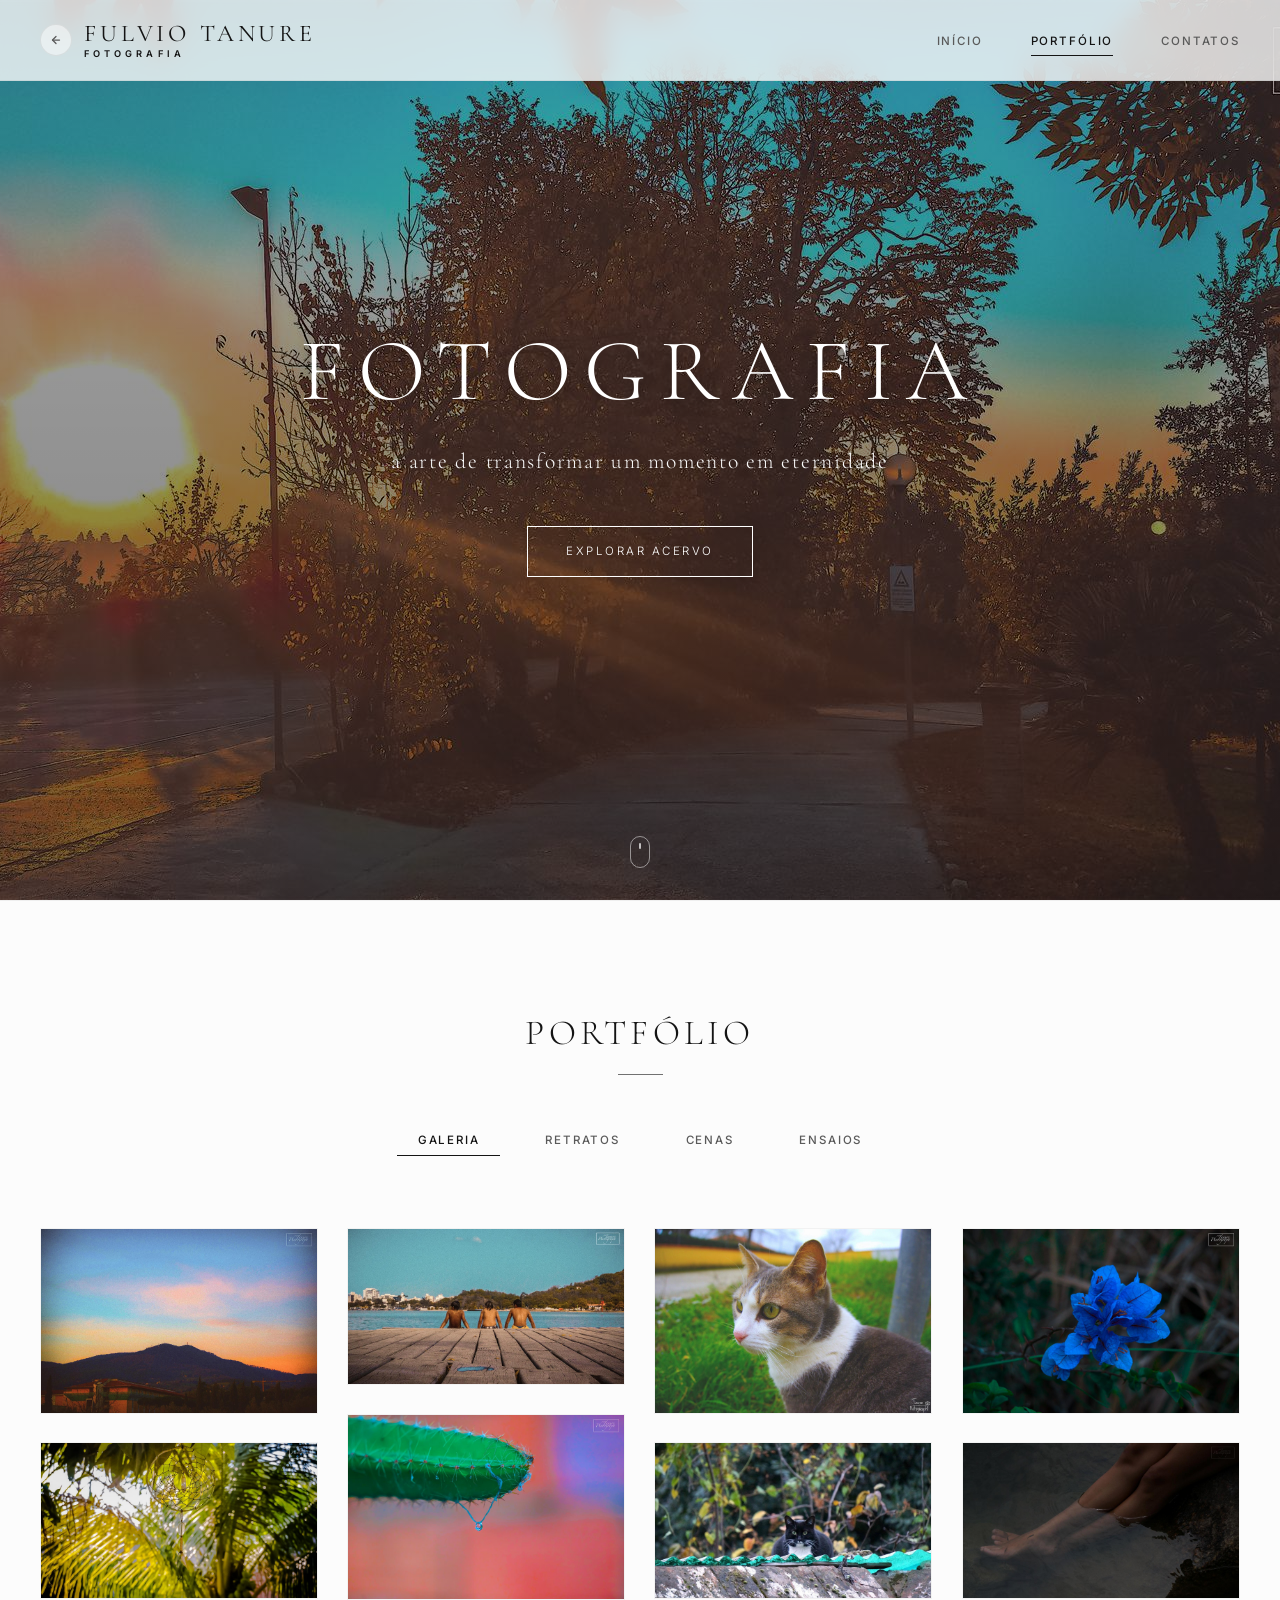
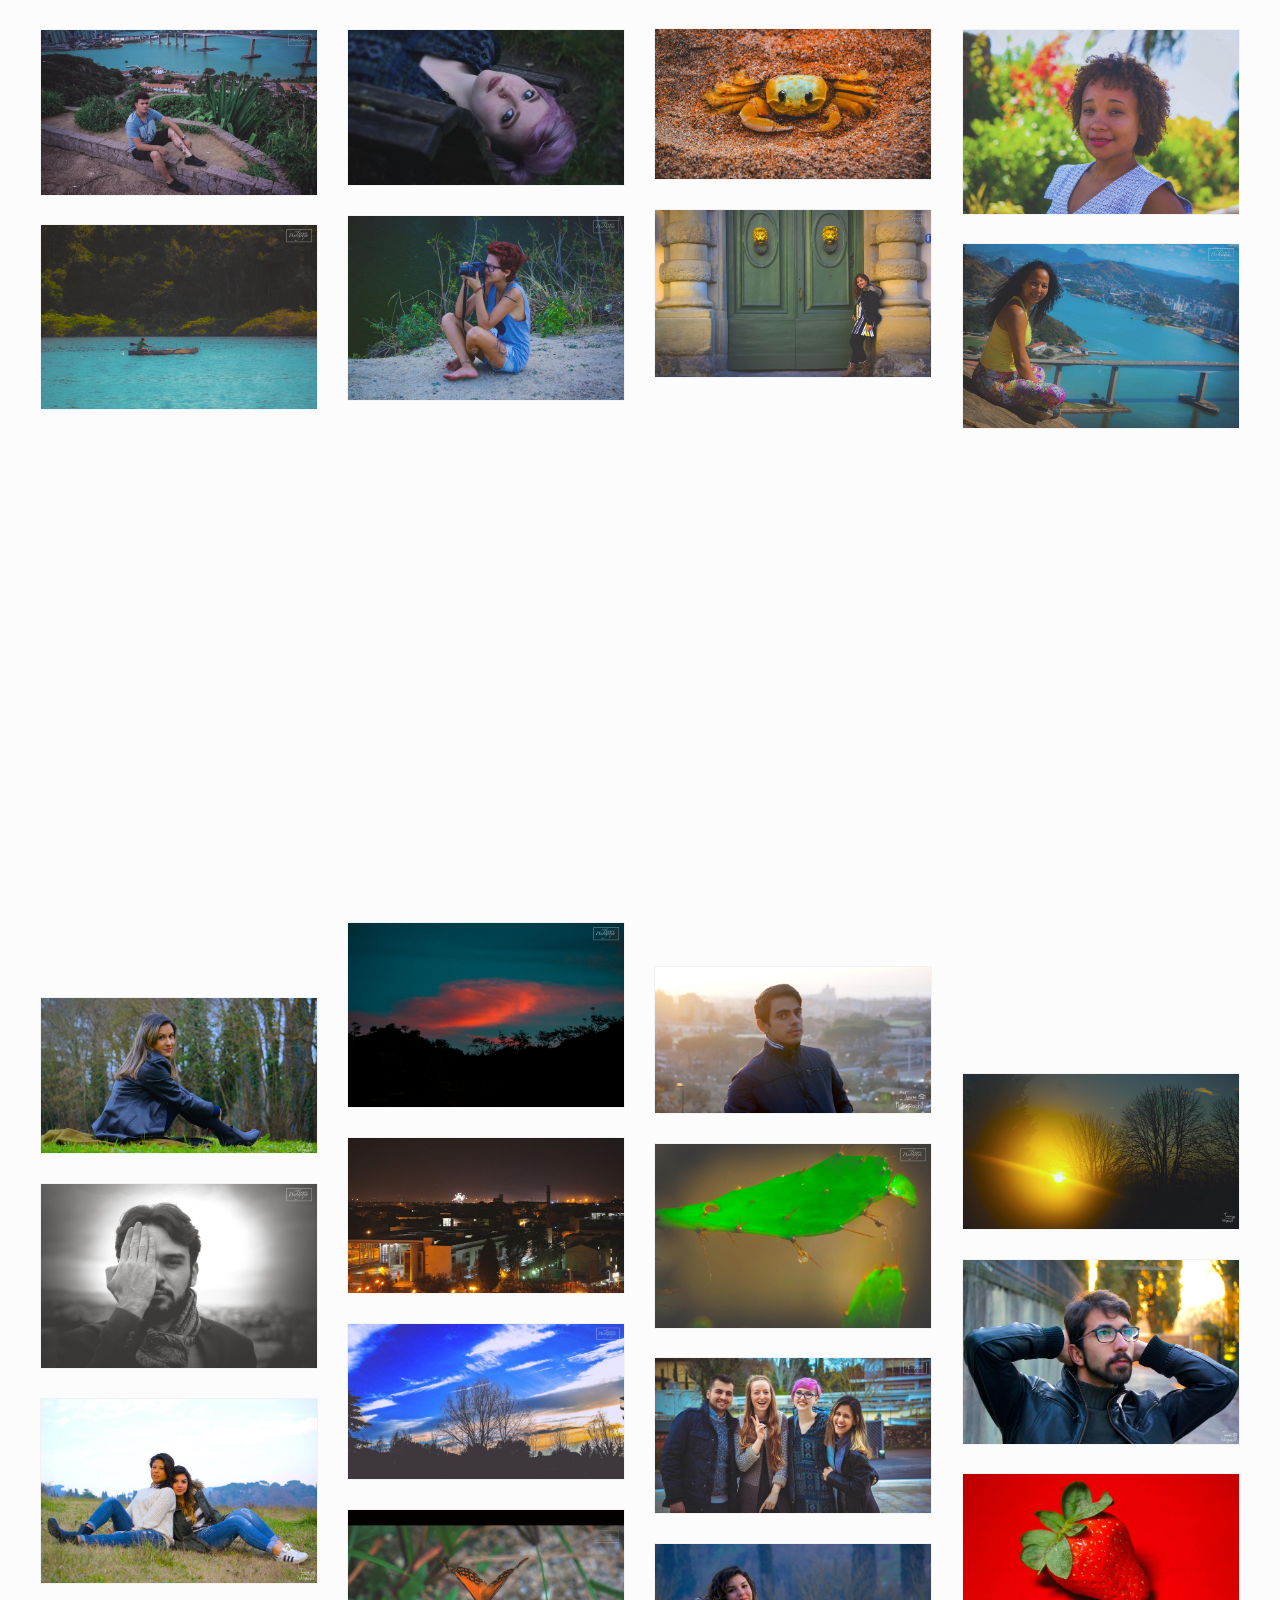
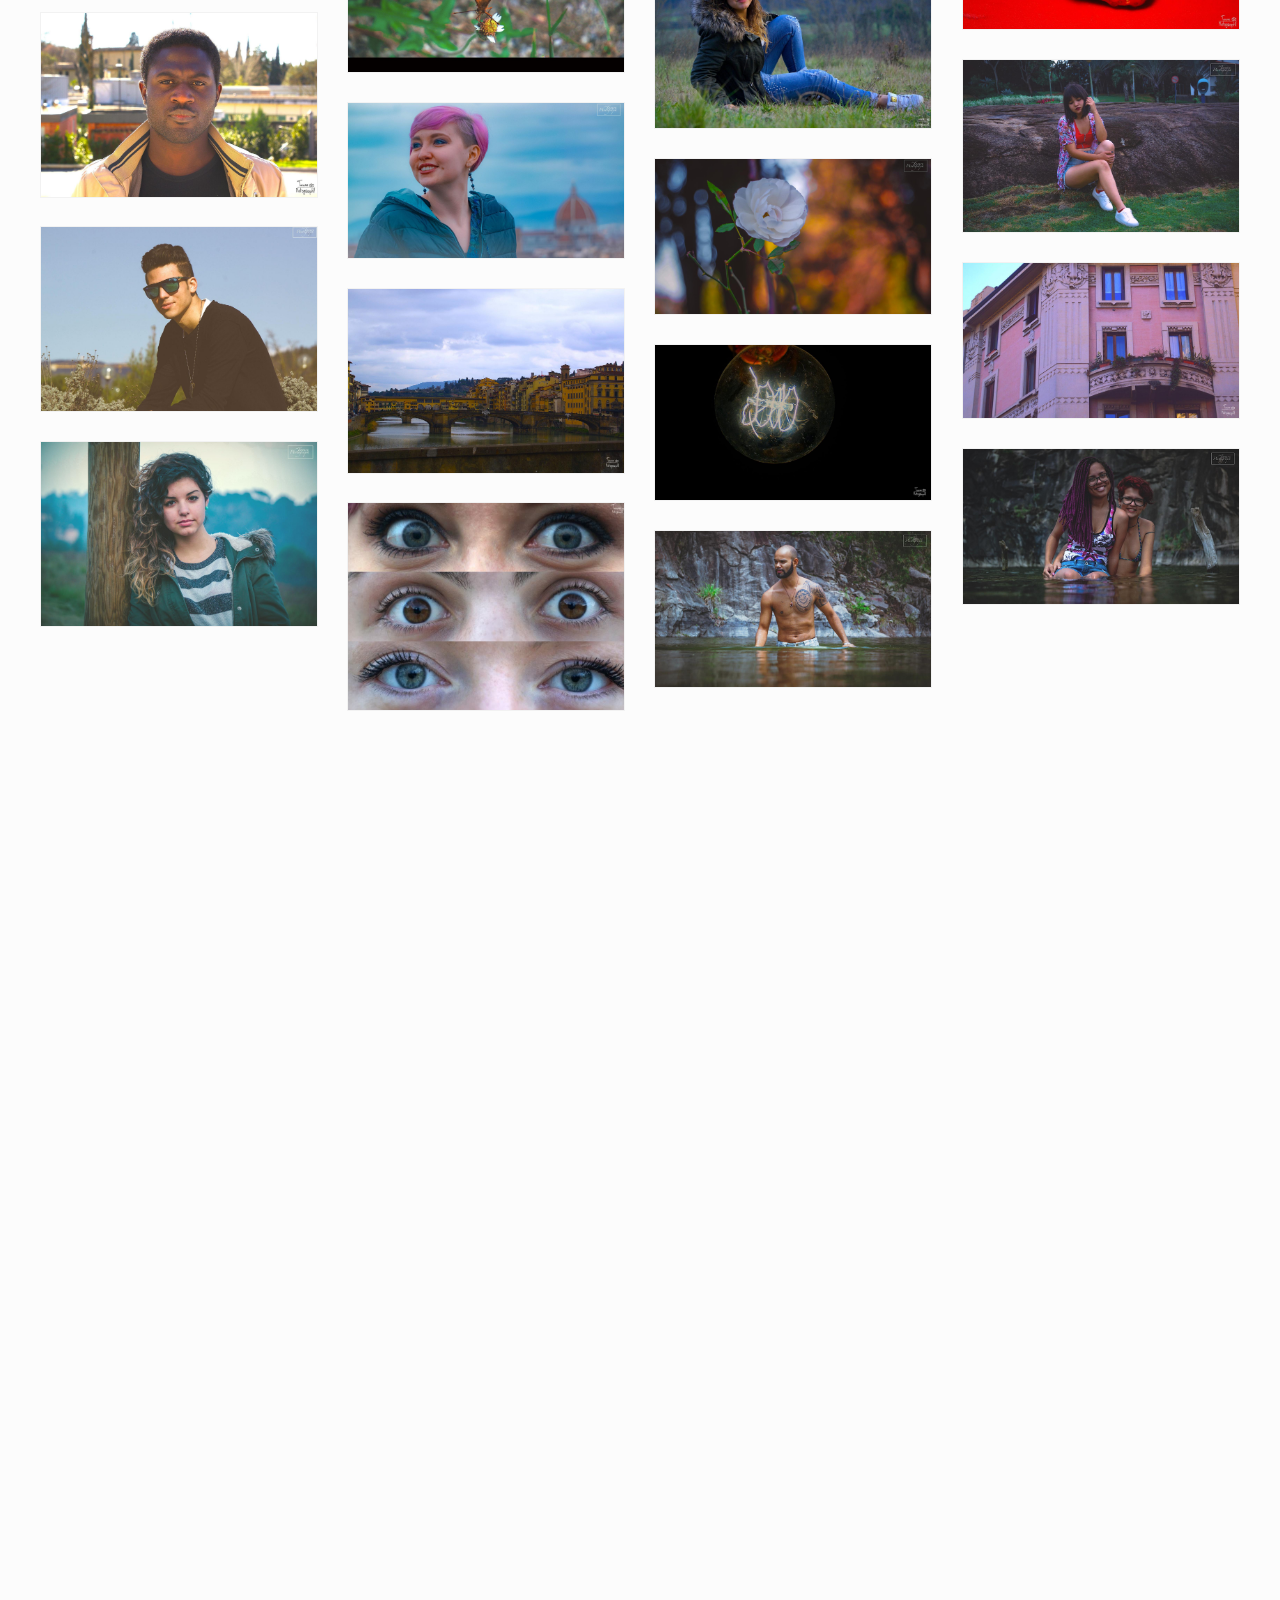
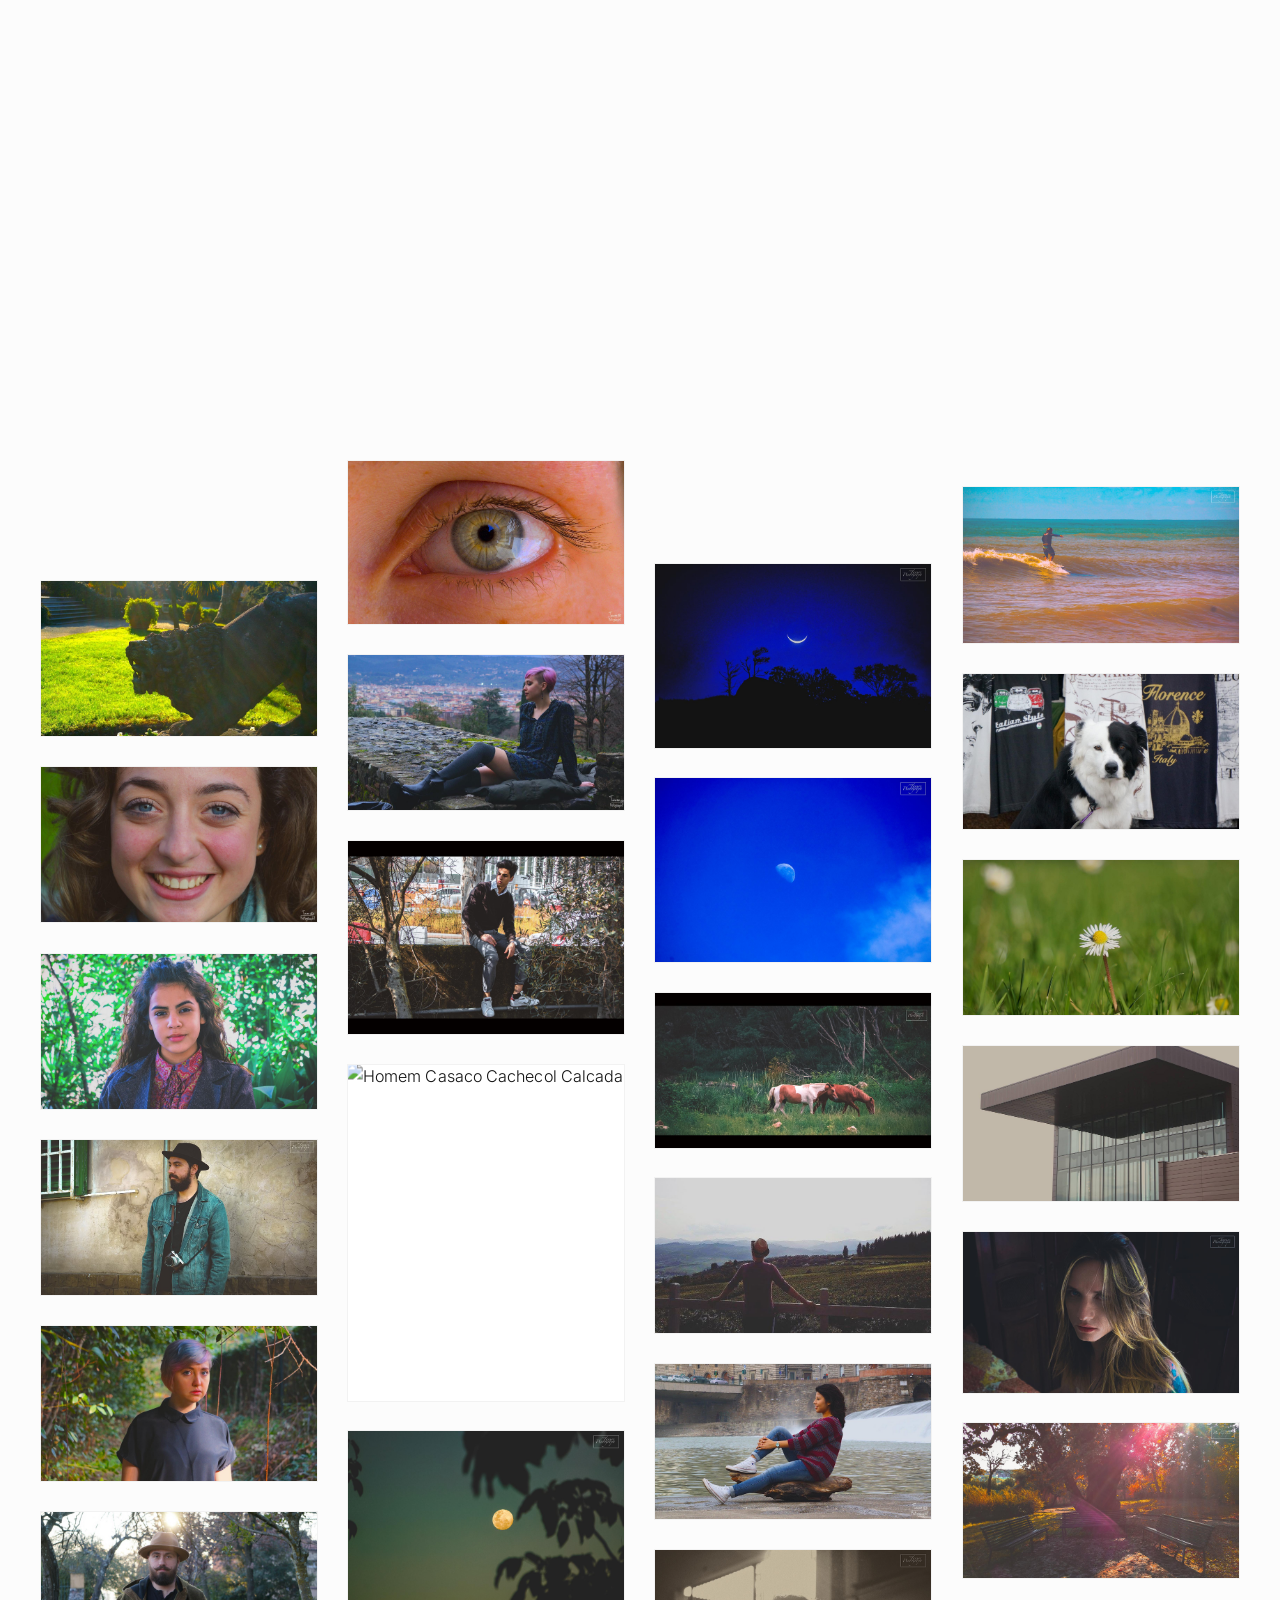
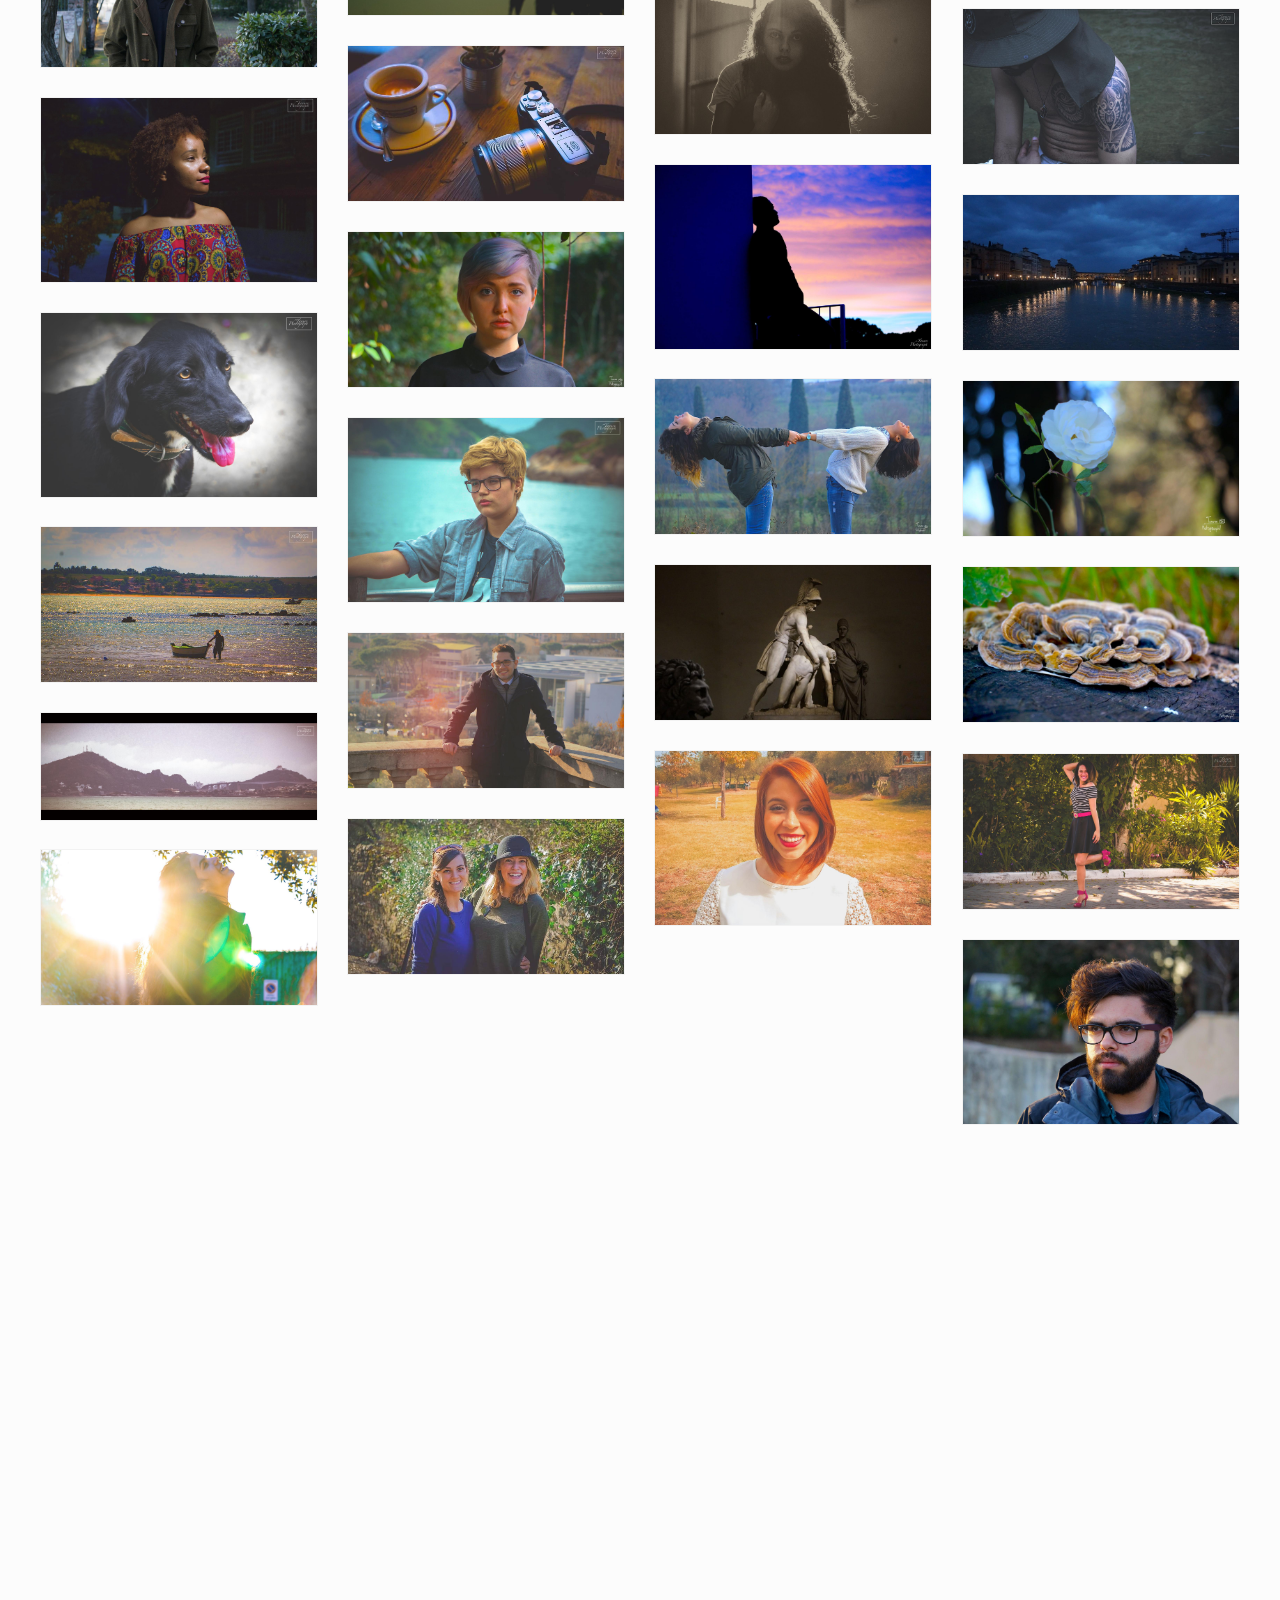
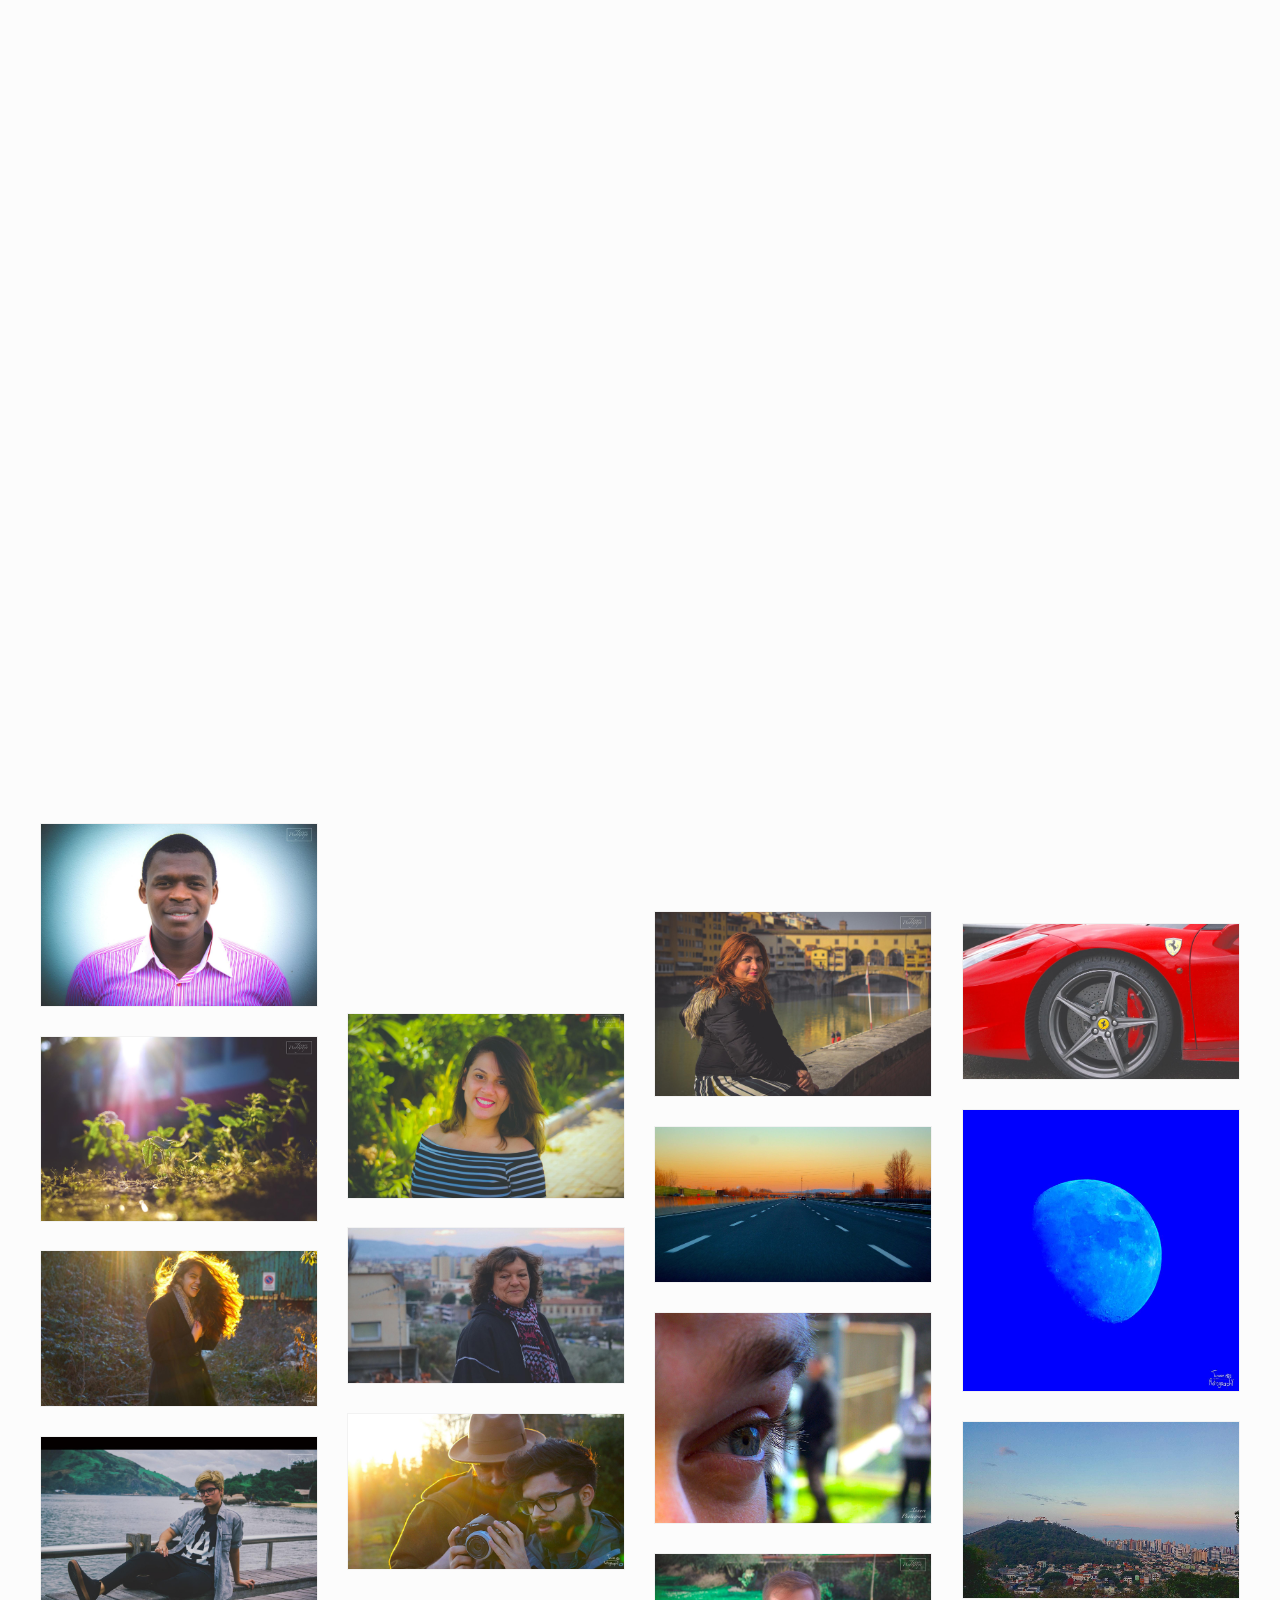
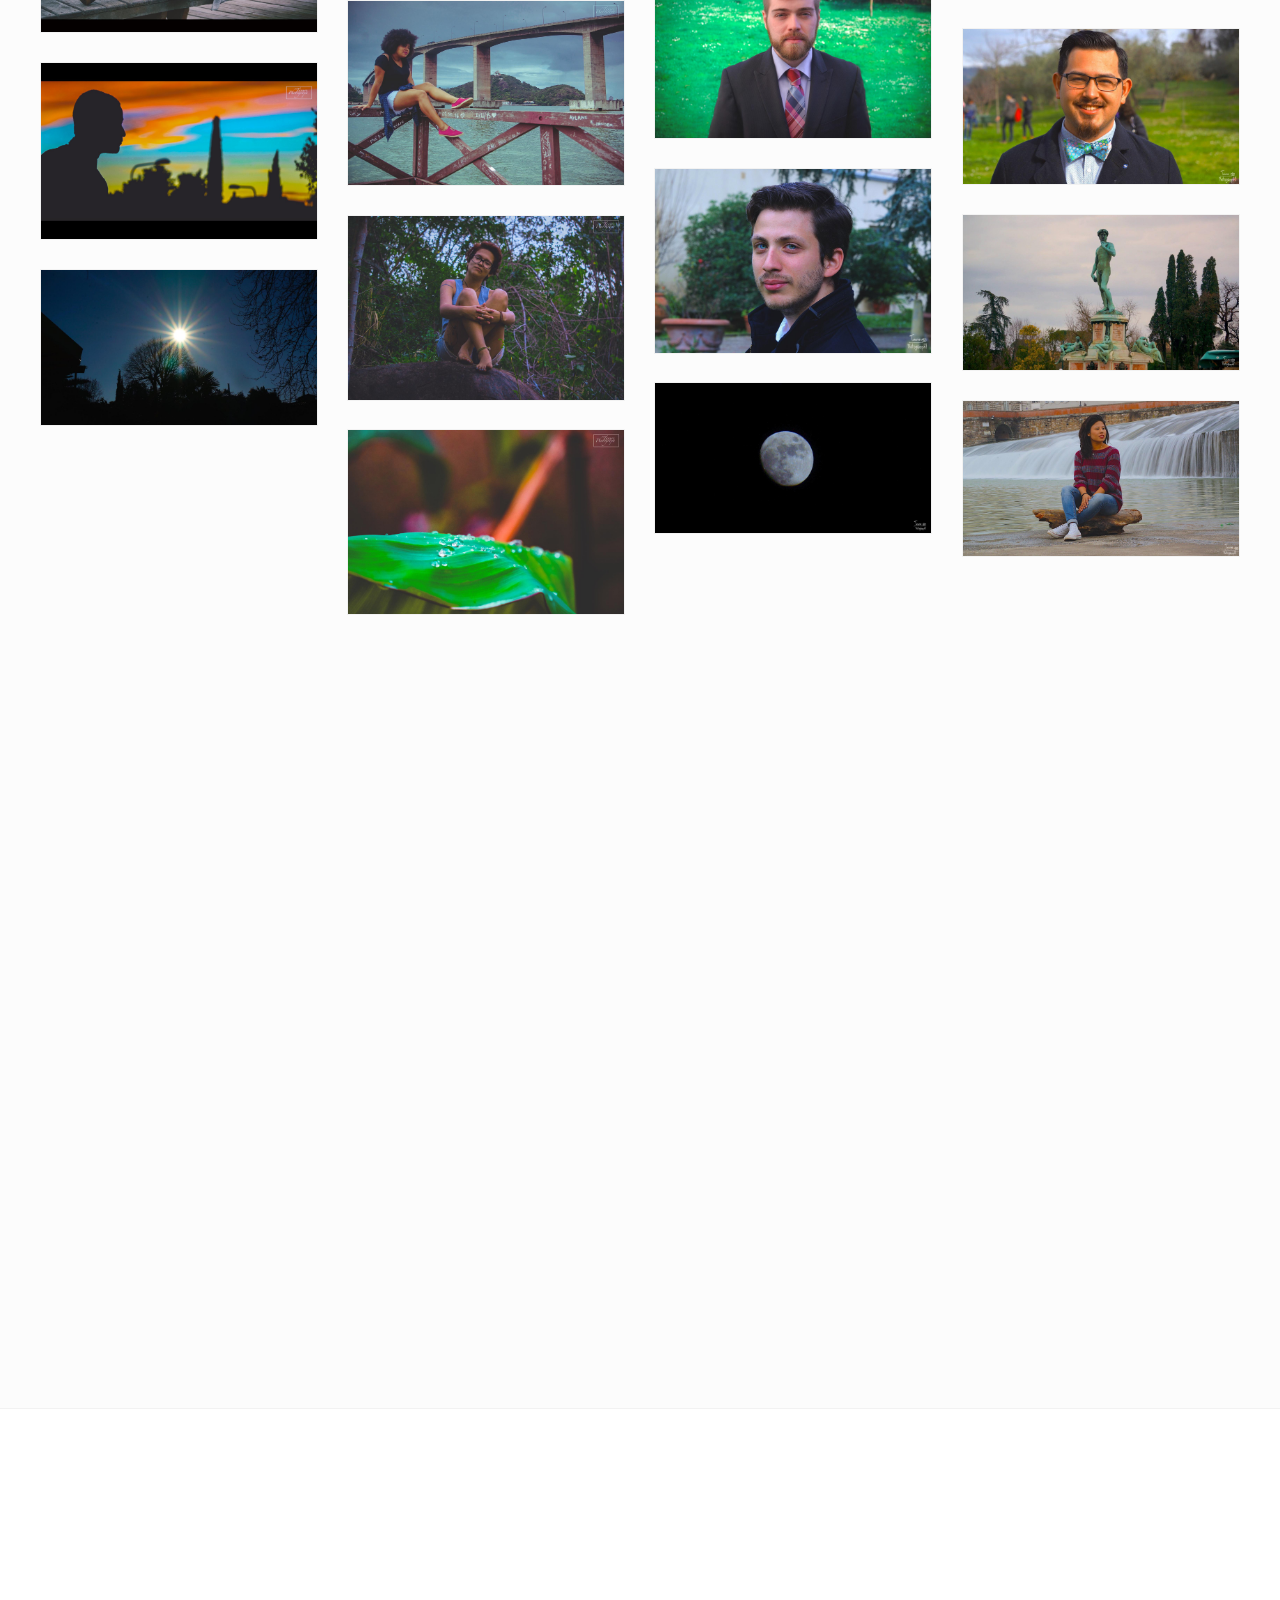
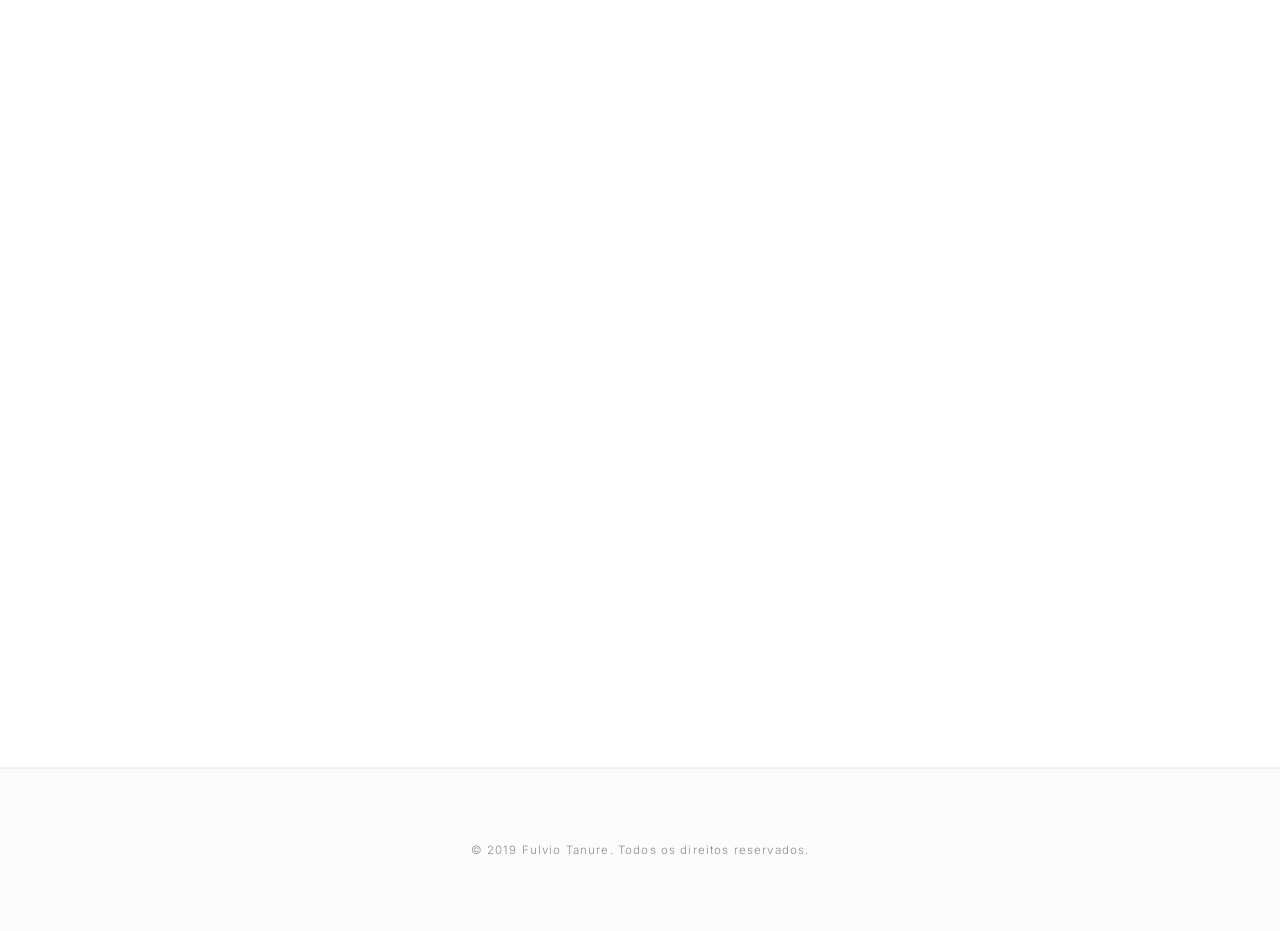
==== SITE_PRINCIPAL/PAGINAS/SITE_FOTO/index.html @ dd3aeffc "feat: reestruturacao v2 do site fulvio tanure" ====
<!DOCTYPE html>
<html lang="pt-BR">
<head>
  <meta charset="UTF-8">
  <meta name="viewport" content="width=device-width, initial-scale=1.0">
  <base href="./">
  <meta name="description" content="Fulvio Tanure | Portfólio de Fotografia — Retratos ao ar livre, ensaios fotográficos e cenas autorais. Fotógrafo profissional em Vitória, Espírito Santo, Brasil.">
  <meta name="keywords" content="fotografia, fulvio tanure, portfolio, retratos externos, ensaio fotográfico, cenas urbanas, natureza, macro, fotógrafo profissional, vitoria, espirito santo">
  <meta name="author" content="Fulvio Tanure">
  <title>Fulvio Tanure | Fotografia</title>
  <link rel="canonical" href="https://fulviotanure.com.br/foto/">

  <!-- Open Graph / Facebook -->
  <meta property="og:type" content="website">
  <meta property="og:url" content="https://fulviotanure.com.br/foto/">
  <meta property="og:title" content="Fulvio Tanure | Portfólio de Fotografia">
  <meta property="og:description" content="Retratos ao ar livre, ensaios fotográficos e cenas autorais em Vitória, Espírito Santo, Brasil.">
  <meta property="og:image" content="https://fulviotanure.com.br/foto/CENAS/arquitetura_moderna_vidro.jpg">

  <!-- Twitter -->
  <meta property="twitter:card" content="summary_large_image">
  <meta property="twitter:url" content="https://fulviotanure.com.br/foto/">
  <meta property="twitter:title" content="Fulvio Tanure | Portfólio de Fotografia">
  <meta property="twitter:description" content="Retratos ao ar livre, ensaios fotográficos e cenas autorais em Vitória, Espírito Santo, Brasil.">
  <meta property="twitter:image" content="https://fulviotanure.com.br/foto/CENAS/arquitetura_moderna_vidro.jpg">

  <!-- Structured Data (JSON-LD) -->
  <script type="application/ld+json">
  {
    "@context": "https://schema.org",
    "@type": "LocalBusiness",
    "name": "Fulvio Tanure | Fotografia",
    "image": "https://fulviotanure.com.br/foto/LOGO.png",
    "url": "https://fulviotanure.com.br/foto/",
    "telephone": "",
    "address": {
      "@type": "PostalAddress",
      "addressLocality": "Vitória",
      "addressRegion": "ES",
      "addressCountry": "BR"
    },
    "geo": {
      "@type": "GeoCoordinates",
      "latitude": -20.3155,
      "longitude": -40.3128
    },
    "sameAs": [
      "https://www.instagram.com/tanure_photo"
    ]
  }
  </script>
  
  <link rel="stylesheet" href="styles.css">
  <link rel="icon" type="image/png" href="LOGO.png">
</head>
<body>



  <!-- Header Fixo com Efeito Glassmorphism Claro -->
  <header>
    <div class="container nav-container">
      <div class="logo-group">
        <a href="../" class="back-link" title="Voltar ao site principal">
          <svg xmlns="http://www.w3.org/2000/svg" viewBox="0 0 24 24" fill="none" stroke="currentColor" stroke-width="2.5" stroke-linecap="round" stroke-linejoin="round">
            <line x1="19" y1="12" x2="5" y2="12"></line>
            <polyline points="12 19 5 12 12 5"></polyline>
          </svg>
        </a>
        <div class="logo-text-group">
          <a href="#inicio" class="logo">FULVIO TANURE</a>
          <span class="logo-sub">FOTOGRAFIA</span>
        </div>
      </div>
      
      <!-- Navegação Principal -->
      <nav>
        <ul class="nav-menu" id="navMenu">
          <li><a href="#inicio" class="nav-link active">Início</a></li>
          <li><a href="#portfolio" class="nav-link">Portfólio</a></li>
          <li><a href="#contatos" class="nav-link">Contatos</a></li>
        </ul>
      </nav>

      <div class="menu-toggle" id="menuToggle" aria-label="Abrir Menu">
        <span></span>
        <span></span>
        <span></span>
      </div>
    </div>
  </header>

  <!-- Seção Hero Split Dinâmica (Início) -->
  <section id="inicio" class="hero-section">
    <!-- Lado Direito: Showcase Rotativo com Enquadramento Fixo -->
    <div class="hero-showcase-side">
      <div class="showcase-frame">
        <!-- Imagem 1 (Arquitetura Moderna Vidro) -->
        <div class="showcase-slide active" style="background-image: url('CENAS/arquitetura_moderna_vidro.jpg');" data-index="0"></div>
        <!-- Imagem 2 (Caminho Parque Raios Sol) -->
        <div class="showcase-slide" style="background-image: url('CENAS/caminho_parque_raios_sol_arvores.jpg');" data-index="1"></div>
        <!-- Imagem 3 (Fotógrafa na Pedra) -->
        <div class="showcase-slide" style="background-image: url('PESSOAS/fotografa_sentada_pedra_ar_livre.jpg');" data-index="2"></div>
        <!-- Imagem 4 (Vista de Montanha ao Crepúsculo) -->
        <div class="showcase-slide" style="background-image: url('CENAS/vista_de_montanha_ao_crepusculo.jpg');" data-index="3"></div>
        <!-- Imagem 5 (Estrada ao Pôr do Sol) -->
        <div class="showcase-slide" style="background-image: url('CENAS/estrada_por_do_sol.jpg');" data-index="4"></div>
        <!-- Imagem 6 (Cavalos Pastando) -->
        <div class="showcase-slide" style="background-image: url('CENAS/dois_cavalos_pastando_em_campo_perto_da_floresta.jpg');" data-index="5"></div>
        <!-- Imagem 7 (Panorama Terceira Ponte) -->
        <div class="showcase-slide" style="background-image: url('CENAS/panorama_terceira_ponte.jpg');" data-index="6"></div>
        <!-- Imagem 8 (Casal Abraçado ao Ar Livre) -->
        <div class="showcase-slide" style="background-image: url('PESSOAS/casal_abracado_sorrindo_ar_livre.jpg');" data-index="7"></div>
      </div>
    </div>

    <div class="container hero-container">
      <div class="hero-split">
        <!-- Lado Esquerdo: Texto & CTA -->
        <div class="hero-text-side">
          <h1 class="hero-title">FOTOGRAFIA</h1>
          <p class="hero-subtitle">a arte de transformar um momento em eternidade</p>
          <div class="hero-cta">
            <a href="#portfolio" class="btn-primary">Explorar Acervo</a>
          </div>
        </div>
      </div>
    </div>
    <a href="#portfolio" class="scroll-indicator" aria-label="Rolar para baixo">
      <span class="mouse-icon"><span class="mouse-wheel"></span></span>
    </a>
  </section>

  <!-- Seção Galeria Masonry (Portfólio) -->
  <section id="portfolio" class="portfolio-section">
    <div class="container">
      <h2 class="section-title reveal reveal-up">PORTFÓLIO</h2>
      
      <!-- Menu de Filtros de Categoria (Estilo Aba Wix) -->
      <div class="filter-wrapper reveal reveal-fade">
        <ul class="filter-menu">
          <li><button class="filter-btn active" data-filter="todos">Galeria</button></li>
          <li><button class="filter-btn" data-filter="retratos">Retratos</button></li>
          <li><button class="filter-btn" data-filter="cenas">Cenas</button></li>
          <li><button class="filter-btn" data-filter="ensaios">Ensaios</button></li>
        </ul>
      </div>

      <!-- Container para Botão Voltar do Ensaio -->
      <div id="backButtonContainer" class="back-button-container" style="display: none;"></div>

      <!-- Grid Masonry Dinâmico -->
      <div class="gallery-grid reveal reveal-up" id="galleryGrid">
        <!-- Renderizado dinamicamente via JS -->
      </div>

      <!-- Spinner de Carregamento para Scroll Infinito -->
      <div class="spinner-container" id="spinner">
        <div class="loading-spinner"></div>
      </div>
    </div>
  </section>

  <!-- Seção Quem Sou & Contatos -->
  <section id="contatos" class="contatos-section">
    <div class="container">
      <div class="contatos-grid">
        
        <!-- Bloco de Informações -->
        <div class="info-block reveal reveal-left">
          <h2 class="section-title text-left">QUEM SOU</h2>
          <p class="bio-text">
            Olá, sou Fulvio Tanure. Através das minhas lentes, busco eternizar momentos com foco na luz natural e na composição autoral. Meu trabalho abrange retratos intimistas, a grandiosidade da natureza, a geometria urbana e os detalhes ocultos na fotografia macro. Cada clique é uma tentativa de capturar a essência e contar uma história singular.
          </p>
          <div class="contact-details">
            <div class="detail-item reveal reveal-fade" style="transition-delay: 0.1s;">
              <span class="detail-label">Localização</span>
              <span class="detail-value">Vitória, Espírito Santo, Brasil</span>
            </div>
            <div class="detail-item reveal reveal-fade" style="transition-delay: 0.15s;">
              <span class="detail-label">Instagram</span>
              <a href="https://www.instagram.com/aylamendesia?utm_source=qr&igsh=dGhhbnByc2MzbnNy" target="_blank" rel="noopener noreferrer" class="detail-value">@aylamendesia</a>
            </div>
            <div class="detail-item reveal reveal-fade" style="transition-delay: 0.2s;">
              <span class="detail-label">Instagram IA</span>
              <a href="https://www.instagram.com/artimagination.ia?utm_source=qr&igsh=MTVlbXhjYnJoaWRzOA==" target="_blank" rel="noopener noreferrer" class="detail-value">@artimagination.ia</a>
            </div>
          </div>

          <!-- Redes Sociais -->
          <div class="social-links reveal reveal-fade" style="transition-delay: 0.2s;">
            <span class="social-label">Siga-me</span>
            <div class="social-icons">
              <a href="https://www.instagram.com/tanure_photo?utm_source=qr&igsh=NGxyaXM0M2txeGo0" target="_blank" rel="noopener noreferrer" class="social-icon" aria-label="Instagram de Fulvio Tanure" id="link-instagram">
                <svg xmlns="http://www.w3.org/2000/svg" viewBox="0 0 24 24" fill="none" stroke="currentColor" stroke-width="1.5" stroke-linecap="round" stroke-linejoin="round">
                  <rect x="2" y="2" width="20" height="20" rx="5" ry="5"/>
                  <circle cx="12" cy="12" r="4"/>
                  <circle cx="17.5" cy="6.5" r="0.5" fill="currentColor" stroke="none"/>
                </svg>
                <span>@tanure_photo</span>
              </a>
            </div>
          </div>
        </div>

        <!-- Bloco do Formulário de Contato -->
        <div class="form-block reveal reveal-right">
          <h2 class="section-title text-left">FALE COMIGO</h2>
          <p class="form-intro">Preencha o formulário abaixo e recebo seu contato diretamente no meu e-mail.</p>
          <form id="contactForm" class="contact-form">
            <div class="form-group">
              <input type="text" id="name" name="name" required placeholder=" ">
              <label for="name">Nome Completo</label>
            </div>
            <div class="form-group">
              <input type="email" id="email" name="email" required placeholder=" ">
              <label for="email">Seu E-mail</label>
            </div>
            <div class="form-group">
              <input type="text" id="subject" name="subject" required placeholder=" ">
              <label for="subject">Assunto</label>
            </div>
            <div class="form-group">
              <textarea id="message" name="message" rows="4" required placeholder=" "></textarea>
              <label for="message">Escreva sua mensagem...</label>
            </div>
            <button type="submit" class="btn-submit">Enviar Mensagem</button>
            <div id="formFeedback" class="form-feedback"></div>
          </form>
        </div>

      </div>
    </div>
  </section>

  <!-- Rodapé Minimalista -->
  <footer>
    <div class="container footer-container">
      <p class="copyright">&copy; 2019 Fulvio Tanure. Todos os direitos reservados.</p>
    </div>
  </footer>

  <!-- Lightbox de Visualização Imersiva Fullscreen -->
  <div id="lightbox" class="lightbox" aria-hidden="true" role="dialog" aria-label="Visualizador de imagem">
    <button class="lightbox-close" aria-label="Fechar lightbox">&times;</button>
    <button class="lightbox-prev" aria-label="Imagem anterior">&#8249;</button>
    <button class="lightbox-next" aria-label="Próxima imagem">&#8250;</button>
    
    <div class="lightbox-content">
      <div class="lightbox-image-wrapper">
        <img src="" alt="" class="lightbox-img">
      </div>
      <div class="lightbox-caption-panel">
        <h3 class="lightbox-caption">Título da Imagem</h3>
        <p class="lightbox-meta">Categoria • 1 de 194</p>
      </div>
    </div>
  </div>

  <!-- Success Modal (Web3Forms AJAX submission feedback) -->
  <div id="successModal" class="success-modal-overlay" aria-hidden="true" role="dialog" aria-labelledby="modalTitle">
    <div class="success-modal-card">
      <div class="success-modal-icon">
        <svg xmlns="http://www.w3.org/2000/svg" width="36" height="36" viewBox="0 0 24 24" fill="none" stroke="currentColor" stroke-width="2" stroke-linecap="round" stroke-linejoin="round">
          <path d="M22 11.08V12a10 10 0 1 1-5.93-9.14"></path>
          <polyline points="22 4 12 14.01 9 11.01"></polyline>
        </svg>
      </div>
      <h3 id="modalTitle">Muito Obrigado!</h3>
      <p id="modalMessage">Sua mensagem foi enviada com sucesso! Entrarei em contato em breve.</p>
      <button type="button" id="closeModalBtn" class="btn-close-modal">Fechar</button>
    </div>
  </div>

  <!-- Banco de dados de fotos e motor JavaScript -->
  <script src="photos_data.js"></script>
  <script src="app.js"></script>
</body>
</html>
---- SITE_PRINCIPAL/PAGINAS/SITE_FOTO/styles.css ----
/* 
  FULVIO TANURE | FOTOGRAFIA - Premium Minimalist Museum Light Stylesheet
  Typography: Cormorant Garamond (Serif) & Inter (Sans-serif)
*/

@import url('https://fonts.googleapis.com/css2?family=Cormorant+Garamond:ital,wght@0,300;0,400;0,500;1,300;1,400&family=Inter:wght@300;400;500;600&display=swap');

:root {
  --bg-primary: #fcfcfc;      /* Pure Gallery White */
  --bg-secondary: #ffffff;    /* Solid White */
  --bg-lightbox: rgba(255, 255, 255, 0.98);
  
  --text-primary: #141414;    /* Slate Dark Charcoal */
  --text-secondary: #5a5a5a;  /* Medium Muted Graphite */
  --text-muted: #8c8c8c;      /* Fine Light Gray */
  
  --accent: #141414;          /* Pure Minimalist Slate Black Accent */
  --accent-rgb: 20, 20, 20;
  
  --font-serif: 'Cormorant Garamond', serif;
  --font-sans: 'Inter', sans-serif;
  
  --transition-smooth: all 0.7s cubic-bezier(0.16, 1, 0.3, 1);
  --transition-fast: all 0.25s cubic-bezier(0.25, 0.46, 0.45, 0.94);
  
  --border-thin: 1px solid rgba(0, 0, 0, 0.05);
  --border-accent: 1px solid rgba(20, 20, 20, 0.2);
}

/* --- CSS Reset --- */
*, *::before, *::after {
  box-sizing: border-box;
  margin: 0;
  padding: 0;
}

html {
  scroll-behavior: smooth;
  background-color: var(--bg-primary);
  color: var(--text-primary);
  font-family: var(--font-sans);
  -webkit-font-smoothing: antialiased;
  -moz-osx-font-smoothing: grayscale;
}

body {
  overflow-x: hidden;
  line-height: 1.6;
  font-weight: 300;
}

a {
  color: inherit;
  text-decoration: none;
  transition: var(--transition-fast);
}

ul {
  list-style: none;
}



/* --- Scroll-Reveal Motion Animations --- */
.reveal {
  opacity: 0;
  transition: opacity 0.45s cubic-bezier(0.25, 0.46, 0.45, 0.94), 
              transform 0.45s cubic-bezier(0.25, 0.46, 0.45, 0.94);
  will-change: transform, opacity;
}

.reveal-up {
  transform: translateY(15px);
}

.reveal-left {
  transform: translateX(-35px);
}

.reveal-right {
  transform: translateX(35px);
}

.reveal-fade {
  transform: translateY(0);
}

.reveal.reveal-active {
  opacity: 1 !important;
  transform: translate(0, 0) !important;
}

/* --- Layout Container --- */
.container {
  width: 100%;
  max-width: 1600px;
  margin: 0 auto;
  padding: 0 2.5rem;
}

@media (max-width: 768px) {
  .container {
    padding: 0 1.5rem;
  }
}

/* --- Typography --- */
h1, h2, h3, h4 {
  font-family: var(--font-serif);
  font-weight: 300;
  letter-spacing: 0.04em;
}

.section-title {
  font-size: 2.2rem;
  text-align: center;
  margin-bottom: 2.5rem;
  letter-spacing: 0.12em;
  color: var(--text-primary);
  position: relative;
}

.section-title::after {
  content: '';
  display: block;
  width: 45px;
  height: 1px;
  background-color: var(--accent);
  margin: 0.8rem auto 0;
  opacity: 0.6;
}

.text-left {
  text-align: left !important;
}

.text-left::after {
  margin: 0.8rem 0 0 !important;
}

/* --- Header & Navigation --- */
header {
  position: fixed;
  top: 0;
  left: 0;
  width: 100%;
  z-index: 1000;
  border-bottom: var(--border-thin);
  background-color: rgba(252, 252, 252, 0.8);
  backdrop-filter: blur(14px);
  -webkit-backdrop-filter: blur(14px);
  transition: var(--transition-smooth);
}

header.scrolled {
  background-color: rgba(255, 255, 255, 0.95);
  padding: 0.6rem 0;
  box-shadow: 0 5px 20px rgba(0, 0, 0, 0.02);
}

.nav-container {
  display: flex;
  justify-content: space-between;
  align-items: center;
  height: 80px;
  transition: var(--transition-smooth);
}

header.scrolled .nav-container {
  height: 60px;
}

.logo-group {
  display: flex;
  flex-direction: row;
  align-items: center;
  gap: 0.75rem;
  line-height: 1.1;
}

.logo-group > .back-link {
  display: inline-flex;
  align-items: center;
  justify-content: center;
  width: 32px;
  height: 32px;
  border: 1px solid rgba(20, 20, 20, 0.08);
  border-radius: 50%;
  color: var(--text-secondary);
  background-color: rgba(255, 255, 255, 0.5);
  transition: var(--transition-fast);
  flex-shrink: 0;
}

.logo-group > .back-link svg {
  width: 12px;
  height: 12px;
  stroke: currentColor;
  transition: transform 0.25s cubic-bezier(0.25, 0.46, 0.45, 0.94);
}

.logo-group > .back-link:hover {
  color: var(--text-primary);
  border-color: rgba(20, 20, 20, 0.25);
  background-color: rgba(255, 255, 255, 0.95);
  box-shadow: 0 4px 12px rgba(0, 0, 0, 0.03);
}

.logo-group > .back-link:hover svg {
  transform: translateX(-2px);
}

.logo-group > .logo-text-group {
  display: flex;
  flex-direction: column;
  line-height: 1.1;
}

.logo {
  font-family: var(--font-serif);
  font-size: 1.5rem;
  font-weight: 400;
  letter-spacing: 0.16em;
  color: var(--text-primary);
  text-decoration: none;
}

.logo-sub {
  font-size: 0.58rem;
  font-weight: 600;
  letter-spacing: 0.44em;
  color: var(--accent);
  margin-top: 0.15rem;
}

.nav-menu {
  display: flex;
  gap: 3rem;
}

.nav-link {
  font-size: 0.72rem;
  font-weight: 500;
  letter-spacing: 0.16em;
  text-transform: uppercase;
  color: var(--text-secondary);
  position: relative;
  padding: 0.5rem 0;
}

.nav-link:hover {
  color: var(--text-primary);
}

.nav-link::after {
  content: '';
  position: absolute;
  bottom: 0;
  left: 0;
  width: 100%;
  height: 1px;
  background-color: var(--accent);
  transform: scaleX(0);
  transform-origin: right;
  transition: transform 0.45s cubic-bezier(0.16, 1, 0.3, 1);
}

.nav-link:hover::after,
.nav-link.active::after {
  transform: scaleX(1);
  transform-origin: left;
}

.nav-link.active {
  color: var(--accent);
}

/* Mobile Menu Toggle button */
.menu-toggle {
  display: none;
  flex-direction: column;
  justify-content: space-between;
  width: 22px;
  height: 13px;
  cursor: pointer;
}

.menu-toggle span {
  display: block;
  width: 100%;
  height: 1.5px;
  background-color: var(--text-primary);
  transition: var(--transition-fast);
}

/* --- Hero Section (Full-Screen Carousel Layout) --- */
.hero-section {
  position: relative;
  height: 100vh;
  width: 100%;
  display: flex;
  align-items: center;
  justify-content: center;
  overflow: hidden;
  background-color: #000000;
}

.hero-showcase-side {
  position: absolute;
  top: 0;
  left: 0;
  width: 100%;
  height: 100%;
  z-index: 1;
  opacity: 0;
  animation: fade-in-showcase 1.5s cubic-bezier(0.16, 1, 0.3, 1) 0.2s forwards;
}

@keyframes fade-in-showcase {
  to {
    opacity: 1;
  }
}

.showcase-frame {
  position: relative;
  width: 100%;
  height: 100%;
  overflow: hidden;
  background-color: #000000;
}

/* Dark overlay overlayed on top of slide images for premium readability and contrast */
.showcase-frame::after {
  content: '';
  position: absolute;
  top: 0;
  left: 0;
  width: 100%;
  height: 100%;
  background: linear-gradient(to bottom, rgba(0, 0, 0, 0.35) 0%, rgba(0, 0, 0, 0.5) 100%);
  z-index: 3;
  pointer-events: none;
}

.showcase-slide {
  position: absolute;
  top: 0;
  left: 0;
  width: 100%;
  height: 100%;
  background-size: cover;
  background-position: center;
  opacity: 0;
  transform: scale(1.05);
  transition: opacity 1.5s cubic-bezier(0.16, 1, 0.3, 1), 
              transform 1.5s cubic-bezier(0.16, 1, 0.3, 1);
  z-index: 1;
}

.showcase-slide.active {
  opacity: 1;
  transform: scale(1.0);
  z-index: 2;
}

/* Hero Content Layer */
.hero-container {
  position: relative;
  z-index: 10;
  height: 100%;
  display: flex;
  align-items: center;
  justify-content: center;
}

.hero-split {
  display: flex;
  align-items: center;
  justify-content: center;
  width: 100%;
  height: 100%;
  text-align: center;
}

.hero-text-side {
  max-width: 800px;
  display: flex;
  flex-direction: column;
  align-items: center;
  justify-content: center;
  text-align: center;
}

.hero-title {
  font-size: 5.5rem;
  letter-spacing: 0.15em;
  margin-bottom: 1.5rem;
  font-weight: 300;
  line-height: 1.1;
  opacity: 0;
  transform: translateY(30px);
  animation: fade-up-hero 1.2s cubic-bezier(0.16, 1, 0.3, 1) 0.3s forwards;
  color: #ffffff;
  text-shadow: 0 4px 15px rgba(0, 0, 0, 0.4);
}

@media (max-width: 1200px) {
  .hero-title {
    font-size: 4.2rem;
  }
}

@media (max-width: 768px) {
  .hero-title {
    font-size: 3rem;
    letter-spacing: 0.1em;
  }
}

.hero-subtitle {
  font-size: 1.35rem;
  font-family: var(--font-serif);
  line-height: 1.6;
  letter-spacing: 0.08em;
  color: #fafafa;
  margin-bottom: 3rem;
  max-width: 650px;
  opacity: 0;
  transform: translateY(20px);
  animation: fade-up-hero 1.2s cubic-bezier(0.16, 1, 0.3, 1) 0.6s forwards;
  text-shadow: 0 2px 10px rgba(0, 0, 0, 0.4);
}

@media (max-width: 768px) {
  .hero-subtitle {
    font-size: 1.1rem;
    padding: 0 1rem;
  }
}

.hero-cta {
  opacity: 0;
  transform: translateY(20px);
  animation: fade-up-hero 1.2s cubic-bezier(0.16, 1, 0.3, 1) 0.9s forwards;
}

@keyframes fade-up-hero {
  to {
    opacity: 1;
    transform: none;
  }
}

/* Custom styled CTA button for Hero Section Overlay */
.hero-text-side .btn-primary {
  display: inline-block;
  padding: 0.95rem 2.4rem;
  border: 1px solid #ffffff;
  color: #ffffff;
  font-size: 0.72rem;
  letter-spacing: 0.22em;
  text-transform: uppercase;
  transition: var(--transition-fast);
  background: transparent;
  text-shadow: 0 2px 4px rgba(0, 0, 0, 0.1);
  box-shadow: 0 4px 15px rgba(0, 0, 0, 0.1);
}

.hero-text-side .btn-primary:hover {
  background-color: #ffffff;
  color: #000000;
  box-shadow: 0 10px 30px rgba(255, 255, 255, 0.15);
  text-shadow: none;
}

/* White styled scroll indicator for visibility on dark overlay background */
.scroll-indicator {
  position: absolute;
  bottom: 2rem;
  left: 50%;
  transform: translateX(-50%);
  z-index: 10;
  opacity: 0.7;
  transition: opacity 0.3s;
}

.scroll-indicator:hover {
  opacity: 1;
}

.mouse-icon {
  display: block;
  width: 20px;
  height: 32px;
  border: 1px solid rgba(255, 255, 255, 0.7);
  border-radius: 10px;
  position: relative;
}

.mouse-wheel {
  display: block;
  width: 2px;
  height: 6px;
  background-color: #ffffff;
  border-radius: 1px;
  position: absolute;
  top: 6px;
  left: 50%;
  transform: translateX(-50%);
  animation: scroll-wheel 1.8s infinite;
}

@keyframes scroll-wheel {
  0% {
    top: 6px;
    opacity: 1;
  }
  50% {
    top: 14px;
    opacity: 0;
  }
  100% {
    top: 6px;
    opacity: 1;
  }
}

@keyframes scroll-wheel {
  0% {
    top: 6px;
    opacity: 1;
  }
  50% {
    top: 14px;
    opacity: 0;
  }
  100% {
    top: 6px;
    opacity: 1;
  }
}

/* --- Portfólio Section --- */
.portfolio-section {
  padding: 6.5rem 0;
  background-color: var(--bg-primary);
  border-top: var(--border-thin);
}

/* Filters Menu */
.filter-wrapper {
  margin-bottom: 4rem;
  overflow-x: auto;
  scrollbar-width: none;
}

.filter-wrapper::-webkit-scrollbar {
  display: none;
}

.filter-menu {
  display: flex;
  justify-content: center;
  gap: 1.5rem;
  padding: 0.5rem 0;
  min-width: max-content;
  margin: 0 auto;
}

.filter-btn {
  background: none;
  border: none;
  color: var(--text-secondary);
  font-family: var(--font-sans);
  font-size: 0.72rem;
  font-weight: 500;
  letter-spacing: 0.16em;
  text-transform: uppercase;
  padding: 0.6rem 1.3rem;
  cursor: pointer;
  transition: var(--transition-fast);
  position: relative;
}

.filter-btn::after {
  content: '';
  position: absolute;
  bottom: 0;
  left: 0;
  width: 100%;
  height: 1px;
  background-color: var(--accent);
  transform: scaleX(0);
  transform-origin: right;
  transition: transform 0.45s cubic-bezier(0.16, 1, 0.3, 1);
}

.filter-btn:hover {
  color: var(--text-primary);
}

.filter-btn:hover::after,
.filter-btn.active::after {
  transform: scaleX(1);
  transform-origin: left;
}

.filter-btn.active {
  color: var(--accent);
}

/* Gallery Grid (Flexbox Masonry) */
.gallery-grid {
  display: flex;
  flex-direction: row;
  justify-content: center;
  align-items: flex-start;
  gap: 1.8rem;
  width: 100%;
}

.masonry-col {
  flex: 1;
  display: flex;
  flex-direction: column;
  gap: 1.8rem;
}

@media (max-width: 1200px) {
  .gallery-grid {
    gap: 1.5rem;
  }
  .masonry-col {
    gap: 1.5rem;
  }
}

@media (max-width: 768px) {
  .gallery-grid {
    gap: 0.5rem;
  }
  .masonry-col {
    gap: 0.5rem;
  }
}

/* Gallery Card (Light Theme) */
.gallery-item {
  display: inline-block;
  width: 100%;
  margin-bottom: 0;
  background-color: var(--bg-secondary);
  border: var(--border-thin);
  overflow: hidden;
  cursor: pointer;
  position: relative;
  transition: var(--transition-smooth);
  
  transform: translate3d(0, 0, 0);
  backface-visibility: hidden;
  -webkit-backface-visibility: hidden;
}

@media (max-width: 768px) {
  .gallery-item {
    margin-bottom: 0;
  }
}

.gallery-item:hover {
  transform: translateY(-6px);
  border-color: rgba(20, 20, 20, 0.3);
  box-shadow: 0 15px 35px rgba(0, 0, 0, 0.04);
}

.image-container {
  position: relative;
  width: 100%;
  overflow: hidden;
  background: linear-gradient(90deg, #f3f3f3 25%, #eaeaea 50%, #f3f3f3 75%);
  background-size: 200% 100%;
  animation: shimmer 1.6s infinite linear;
  transition: background 0.4s ease;
}

.image-container.loaded {
  background: none !important;
  animation: none !important;
}

@keyframes shimmer {
  0% {
    background-position: 200% 0;
  }
  100% {
    background-position: -200% 0;
  }
}

.gallery-item img {
  display: block;
  width: 100%;
  height: 100%;
  object-fit: cover;
  opacity: 0;
  transition: opacity 0.5s cubic-bezier(0.25, 0.46, 0.45, 0.94),
              transform 1.2s cubic-bezier(0.16, 1, 0.3, 1);
  transform: scale(1.01);
}

.image-container.loaded img {
  opacity: 1;
}

.gallery-item:hover img {
  transform: scale(1.04);
}

/* Minimalist caption panel revealed on hover with clean light gradient */
.item-overlay {
  position: absolute;
  bottom: 0;
  left: 0;
  width: 100%;
  padding: 1.6rem;
  background: linear-gradient(to top, rgba(255, 255, 255, 0.98) 0%, rgba(255, 255, 255, 0.5) 70%, rgba(255, 255, 255, 0) 100%);
  opacity: 0;
  transform: translateY(8px);
  transition: opacity 0.4s cubic-bezier(0.16, 1, 0.3, 1), 
              transform 0.4s cubic-bezier(0.16, 1, 0.3, 1);
  pointer-events: none;
  z-index: 2;
}

.gallery-item:hover .item-overlay {
  opacity: 1;
  transform: translateY(0);
}

.item-title {
  font-family: var(--font-serif);
  font-size: 1.2rem;
  font-weight: 400;
  color: var(--text-primary);
  margin-bottom: 0.2rem;
  letter-spacing: 0.04em;
}

.item-category {
  font-size: 0.6rem;
  font-weight: 600;
  text-transform: uppercase;
  letter-spacing: 0.16em;
  color: var(--accent);
}

/* Spinner Container */
.spinner-container {
  display: flex;
  justify-content: center;
  align-items: center;
  width: 100%;
  padding: 3rem 0 1rem;
}

.loading-spinner {
  width: 25px;
  height: 25px;
  border: 1px solid rgba(20, 20, 20, 0.15);
  border-top-color: var(--accent);
  border-radius: 50%;
  animation: spin 1s infinite linear;
}

@keyframes spin {
  to {
    transform: rotate(360deg);
  }
}

/* --- Contatos & Quem Sou Section --- */
.contatos-section {
  padding: 7rem 0;
  background-color: var(--bg-secondary);
  border-top: var(--border-thin);
  border-bottom: var(--border-thin);
}

.contatos-grid {
  display: grid;
  grid-template-columns: 1fr 1fr;
  gap: 6rem;
  align-items: start;
}

@media (max-width: 1024px) {
  .contatos-grid {
    grid-template-columns: 1fr;
    gap: 4rem;
  }
}

/* Left Column: Info Block */
.info-block {
  display: flex;
  flex-direction: column;
}

.bio-text {
  font-size: 0.96rem;
  line-height: 1.8;
  color: var(--text-secondary);
  margin-bottom: 3rem;
  text-align: justify;
}

.contact-details {
  display: flex;
  flex-direction: column;
  gap: 1.8rem;
}

.detail-item {
  display: flex;
  flex-direction: column;
  border-left: 1px solid var(--accent);
  padding-left: 1.2rem;
  transition: var(--transition-smooth);
}

.detail-label {
  font-size: 0.6rem;
  font-weight: 600;
  text-transform: uppercase;
  letter-spacing: 0.2em;
  color: var(--text-muted);
  margin-bottom: 0.2rem;
}

.detail-value {
  font-size: 1.05rem;
  color: var(--text-primary);
  font-weight: 300;
}

a.detail-value:hover {
  color: var(--accent);
  transform: translateX(4px);
}

/* Social Links */
.social-links {
  margin-top: 2.8rem;
  display: flex;
  flex-direction: column;
  gap: 1rem;
}

.social-label {
  font-size: 0.6rem;
  font-weight: 600;
  text-transform: uppercase;
  letter-spacing: 0.2em;
  color: var(--text-muted);
}

.social-icons {
  display: flex;
  flex-direction: column;
  gap: 0.8rem;
}

.social-icon {
  display: inline-flex;
  align-items: center;
  gap: 0.75rem;
  color: var(--text-secondary);
  font-size: 0.9rem;
  font-weight: 400;
  letter-spacing: 0.04em;
  transition: var(--transition-fast);
  text-decoration: none;
}

.social-icon svg {
  width: 20px;
  height: 20px;
  flex-shrink: 0;
  transition: var(--transition-fast);
}

.social-icon:hover {
  color: var(--text-primary);
  transform: translateX(4px);
}

/* Form Intro Text */
.form-intro {
  font-size: 0.88rem;
  color: var(--text-muted);
  margin-bottom: 2rem;
  line-height: 1.6;
}

/* Right Column: Form Block (Light Theme) */
.form-block {
  background-color: var(--bg-primary);
  padding: 3rem;
  border: var(--border-thin);
  border-radius: 4px;
}

@media (max-width: 480px) {
  .form-block {
    padding: 1.6rem;
  }
}

.contact-form {
  display: flex;
  flex-direction: column;
  gap: 2rem;
}

.form-group {
  position: relative;
  width: 100%;
}

.contact-form input,
.contact-form textarea {
  width: 100%;
  background: transparent;
  border: none;
  border-bottom: 1px solid rgba(0, 0, 0, 0.12);
  padding: 0.6rem 0;
  font-family: var(--font-sans);
  font-size: 0.9rem;
  color: var(--text-primary);
  outline: none;
  transition: var(--transition-fast);
}

.contact-form textarea {
  resize: none;
}

/* Floating labels */
.form-group label {
  position: absolute;
  top: 0.6rem;
  left: 0;
  font-size: 0.85rem;
  color: var(--text-secondary);
  pointer-events: none;
  transition: var(--transition-fast);
}

.contact-form input:focus ~ label,
.contact-form input:not(:placeholder-shown) ~ label,
.contact-form textarea:focus ~ label,
.contact-form textarea:not(:placeholder-shown) ~ label {
  top: -1.2rem;
  font-size: 0.65rem;
  color: var(--accent);
  letter-spacing: 0.1em;
  text-transform: uppercase;
}

.contact-form input:focus,
.contact-form textarea:focus {
  border-bottom-color: var(--accent);
}

.btn-submit {
  display: inline-block;
  padding: 1rem 2.2rem;
  background-color: transparent;
  border: 1px solid var(--text-primary);
  color: var(--text-primary);
  font-family: var(--font-sans);
  font-size: 0.75rem;
  font-weight: 500;
  letter-spacing: 0.2em;
  text-transform: uppercase;
  cursor: pointer;
  transition: var(--transition-fast);
  align-self: flex-start;
  margin-top: 1rem;
}

.btn-submit:hover {
  background-color: var(--text-primary);
  color: var(--bg-primary);
  box-shadow: 0 10px 25px rgba(0, 0, 0, 0.08);
}

.form-feedback {
  font-size: 0.85rem;
  margin-top: 1rem;
  letter-spacing: 0.05em;
  transition: var(--transition-fast);
}

.form-feedback.success {
  color: #5d7c50;
}

.form-feedback.error {
  color: #ad4b4b;
}

/* --- Footer --- */
footer {
  padding: 4.5rem 0;
  background-color: var(--bg-primary);
  border-top: var(--border-thin);
}

.footer-container {
  display: flex;
  justify-content: center;
  align-items: center;
}

.copyright {
  font-size: 0.72rem;
  letter-spacing: 0.1em;
  color: var(--text-muted);
}

/* --- Lightbox --- */
.lightbox {
  position: fixed;
  top: 0;
  left: 0;
  width: 100vw;
  height: 100vh;
  background-color: var(--bg-lightbox);
  z-index: 2000;
  display: flex;
  flex-direction: column;
  justify-content: center;
  align-items: center;
  opacity: 0;
  pointer-events: none;
  transition: opacity 0.5s cubic-bezier(0.16, 1, 0.3, 1);
  backdrop-filter: blur(15px);
  -webkit-backdrop-filter: blur(15px);
}

.lightbox.open {
  opacity: 1;
  pointer-events: auto;
}

.lightbox-content {
  position: relative;
  display: flex;
  flex-direction: column;
  width: 90%;
  height: 85%;
  justify-content: center;
  align-items: center;
  max-width: 1400px;
}

.lightbox-image-wrapper {
  position: relative;
  width: 100%;
  height: 100%;
  display: flex;
  justify-content: center;
  align-items: center;
  overflow: hidden;
}

.lightbox-img {
  max-width: 100%;
  max-height: 100%;
  object-fit: contain;
  opacity: 0;
  transform: translate3d(0, 0, 0) scale(1);
  transition: opacity 0.4s cubic-bezier(0.16, 1, 0.3, 1);
  box-shadow: 0 20px 60px rgba(0, 0, 0, 0.08);
  backface-visibility: hidden;
  -webkit-backface-visibility: hidden;
  cursor: zoom-in;
  user-select: none;
  -webkit-user-drag: none;
}

.lightbox.open .lightbox-img {
  opacity: 1;
}

.lightbox-caption-panel {
  width: 100%;
  text-align: center;
  padding: 1.5rem 0 0;
}

.lightbox-caption {
  display: none !important;
}

.lightbox-meta {
  font-size: 0.65rem;
  font-weight: 600;
  text-transform: uppercase;
  letter-spacing: 0.2em;
  color: var(--accent);
}

/* Lightbox Controls (Dark Grey icons on White overlay) */
.lightbox-close,
.lightbox-prev,
.lightbox-next {
  position: absolute;
  background: none;
  border: none;
  color: var(--text-primary);
  cursor: pointer;
  opacity: 0.4;
  transition: opacity 0.25s, transform 0.25s;
  z-index: 2100;
  outline: none;
}

.lightbox-close:hover,
.lightbox-prev:hover,
.lightbox-next:hover {
  opacity: 1;
  color: var(--accent);
}

.lightbox-close {
  top: 2rem;
  right: 2rem;
  font-size: 2.5rem;
  font-weight: 200;
}

.lightbox-prev {
  left: 2rem;
  top: 50%;
  transform: translateY(-50%);
  font-size: 4rem;
  font-weight: 100;
}

.lightbox-next {
  right: 2rem;
  top: 50%;
  transform: translateY(-50%);
  font-size: 4rem;
  font-weight: 100;
}

@media (max-width: 768px) {
  .hero-section {
    height: 60vh;
  }
  .scroll-indicator {
    display: none;
  }
  .filter-wrapper {
    overflow-x: visible;
    margin-bottom: 2.5rem;
  }
  .filter-menu {
    min-width: unset;
    flex-wrap: wrap;
    gap: 0.8rem;
  }
  .filter-btn {
    padding: 0.4rem 0.9rem;
    font-size: 0.65rem;
  }
  .lightbox-prev {
    left: 0.5rem;
    font-size: 3rem;
  }
  .lightbox-next {
    right: 0.5rem;
    font-size: 3rem;
  }
  .lightbox-close {
    top: 1rem;
    right: 1.2rem;
    font-size: 2.2rem;
  }
  .lightbox-content {
    height: 75%;
    width: 95%;
  }
  .lightbox-caption {
    font-size: 1.1rem;
  }
}

/* --- Mobile Menu Drawer --- */
@media (max-width: 768px) {
  .menu-toggle {
    display: flex;
  }
  
  .nav-menu {
    position: fixed;
    top: 0;
    right: 0;
    width: 100vw;
    height: 100vh;
    background-color: rgba(255, 255, 255, 0.98);
    backdrop-filter: blur(20px);
    -webkit-backdrop-filter: blur(20px);
    flex-direction: column;
    justify-content: center;
    align-items: center;
    gap: 3rem;
    transform: translateX(100%);
    transition: transform 0.5s cubic-bezier(0.16, 1, 0.3, 1);
    z-index: 999;
  }
  
  .nav-menu.open {
    transform: translateX(0);
  }
  
  .nav-link {
    font-size: 1.1rem;
    letter-spacing: 0.25em;
  }
  
  .menu-toggle.open span:nth-child(1) {
    transform: translateY(5px) rotate(45deg);
  }
  
  .menu-toggle.open span:nth-child(2) {
    opacity: 0;
  }
  
  .menu-toggle.open span:nth-child(3) {
    transform: translateY(-5px) rotate(-45deg);
  }
}

/* --- Album Cards View for Ensaios --- */
.gallery-grid.album-view {
  column-count: unset !important;
  display: grid !important;
  grid-template-columns: repeat(2, minmax(280px, 1fr)) !important;
  gap: 4rem !important;
  max-width: 900px;
  margin: 0 auto;
}

@media (max-width: 768px) {
  .gallery-grid.album-view {
    grid-template-columns: 1fr !important;
    gap: 2.5rem !important;
    max-width: 400px;
  }
}

.album-card {
  display: flex;
  flex-direction: column;
  cursor: pointer;
  transition: var(--transition-smooth);
}

.album-cover-container {
  width: 100%;
  aspect-ratio: 3/4;
  overflow: hidden;
  border: var(--border-thin);
  background-color: #f7f7f7;
  position: relative;
  transition: var(--transition-smooth);
}

.album-card:hover .album-cover-container {
  transform: translateY(-6px);
  border-color: rgba(20, 20, 20, 0.3);
  box-shadow: 0 15px 35px rgba(0, 0, 0, 0.04);
}

.album-cover-container img {
  width: 100%;
  height: 100%;
  object-fit: cover;
  transition: transform 1.2s cubic-bezier(0.16, 1, 0.3, 1);
  transform: scale(1.01);
}

.album-card:hover .album-cover-container img {
  transform: scale(1.05);
}

.album-info {
  text-align: center;
  padding: 1.5rem 0 0;
}

.album-title {
  font-family: var(--font-serif);
  font-size: 1.6rem;
  font-weight: 300;
  letter-spacing: 0.1em;
  color: var(--text-primary);
  margin-bottom: 0.3rem;
  text-transform: uppercase;
}

.album-count {
  font-size: 0.65rem;
  font-weight: 600;
  text-transform: uppercase;
  letter-spacing: 0.16em;
  color: var(--text-muted);
}

/* Back Button for photoshoots */
.back-button-container {
  margin-bottom: 3rem;
  display: flex;
  justify-content: flex-start;
  width: 100%;
}

.btn-back {
  background: none;
  border: none;
  font-family: var(--font-sans);
  font-size: 0.72rem;
  font-weight: 600;
  text-transform: uppercase;
  letter-spacing: 0.16em;
  color: var(--text-secondary);
  cursor: pointer;
  padding: 0.5rem 0;
  display: flex;
  align-items: center;
  gap: 0.5rem;
  transition: var(--transition-fast);
}

.btn-back:hover {
  color: var(--text-primary);
  transform: translateX(-4px);
}

/* --- Success Modal (Minimalist Light Theme) --- */
.success-modal-overlay {
  position: fixed;
  top: 0;
  left: 0;
  width: 100vw;
  height: 100vh;
  background-color: rgba(255, 255, 255, 0.95);
  backdrop-filter: blur(10px);
  -webkit-backdrop-filter: blur(10px);
  z-index: 2500;
  display: flex;
  align-items: center;
  justify-content: center;
  opacity: 0;
  pointer-events: none;
  transition: opacity 0.4s cubic-bezier(0.16, 1, 0.3, 1);
}

.success-modal-overlay.open {
  opacity: 1;
  pointer-events: auto;
}

.success-modal-card {
  background-color: var(--bg-secondary);
  border: var(--border-accent);
  padding: 3.5rem 2.5rem;
  max-width: 420px;
  width: 90%;
  text-align: center;
  display: flex;
  flex-direction: column;
  align-items: center;
  gap: 1.5rem;
  box-shadow: 0 30px 70px rgba(0, 0, 0, 0.05);
  transform: scale(0.92);
  transition: transform 0.4s cubic-bezier(0.16, 1, 0.3, 1);
}

.success-modal-overlay.open .success-modal-card {
  transform: scale(1);
}

.success-modal-icon {
  width: 64px;
  height: 64px;
  border-radius: 50%;
  border: 1px solid rgba(20, 20, 20, 0.1);
  display: flex;
  align-items: center;
  justify-content: center;
  color: #22c55e;
  margin-bottom: 0.5rem;
}

.success-modal-card h3 {
  font-family: var(--font-serif);
  font-size: 1.8rem;
  color: var(--text-primary);
  letter-spacing: 0.04em;
  margin: 0;
}

.success-modal-card p {
  font-size: 0.9rem;
  color: var(--text-secondary);
  line-height: 1.6;
  margin: 0;
}

.btn-close-modal {
  display: inline-block;
  width: 100%;
  padding: 0.85rem 2rem;
  background-color: var(--accent);
  color: var(--bg-primary);
  border: 1px solid var(--accent);
  font-family: var(--font-sans);
  font-size: 0.72rem;
  font-weight: 500;
  letter-spacing: 0.16em;
  text-transform: uppercase;
  cursor: pointer;
  transition: var(--transition-fast);
  margin-top: 0.5rem;
}

.btn-close-modal:hover {
  background-color: transparent;
  color: var(--accent);
  box-shadow: 0 8px 20px rgba(0, 0, 0, 0.04);
}
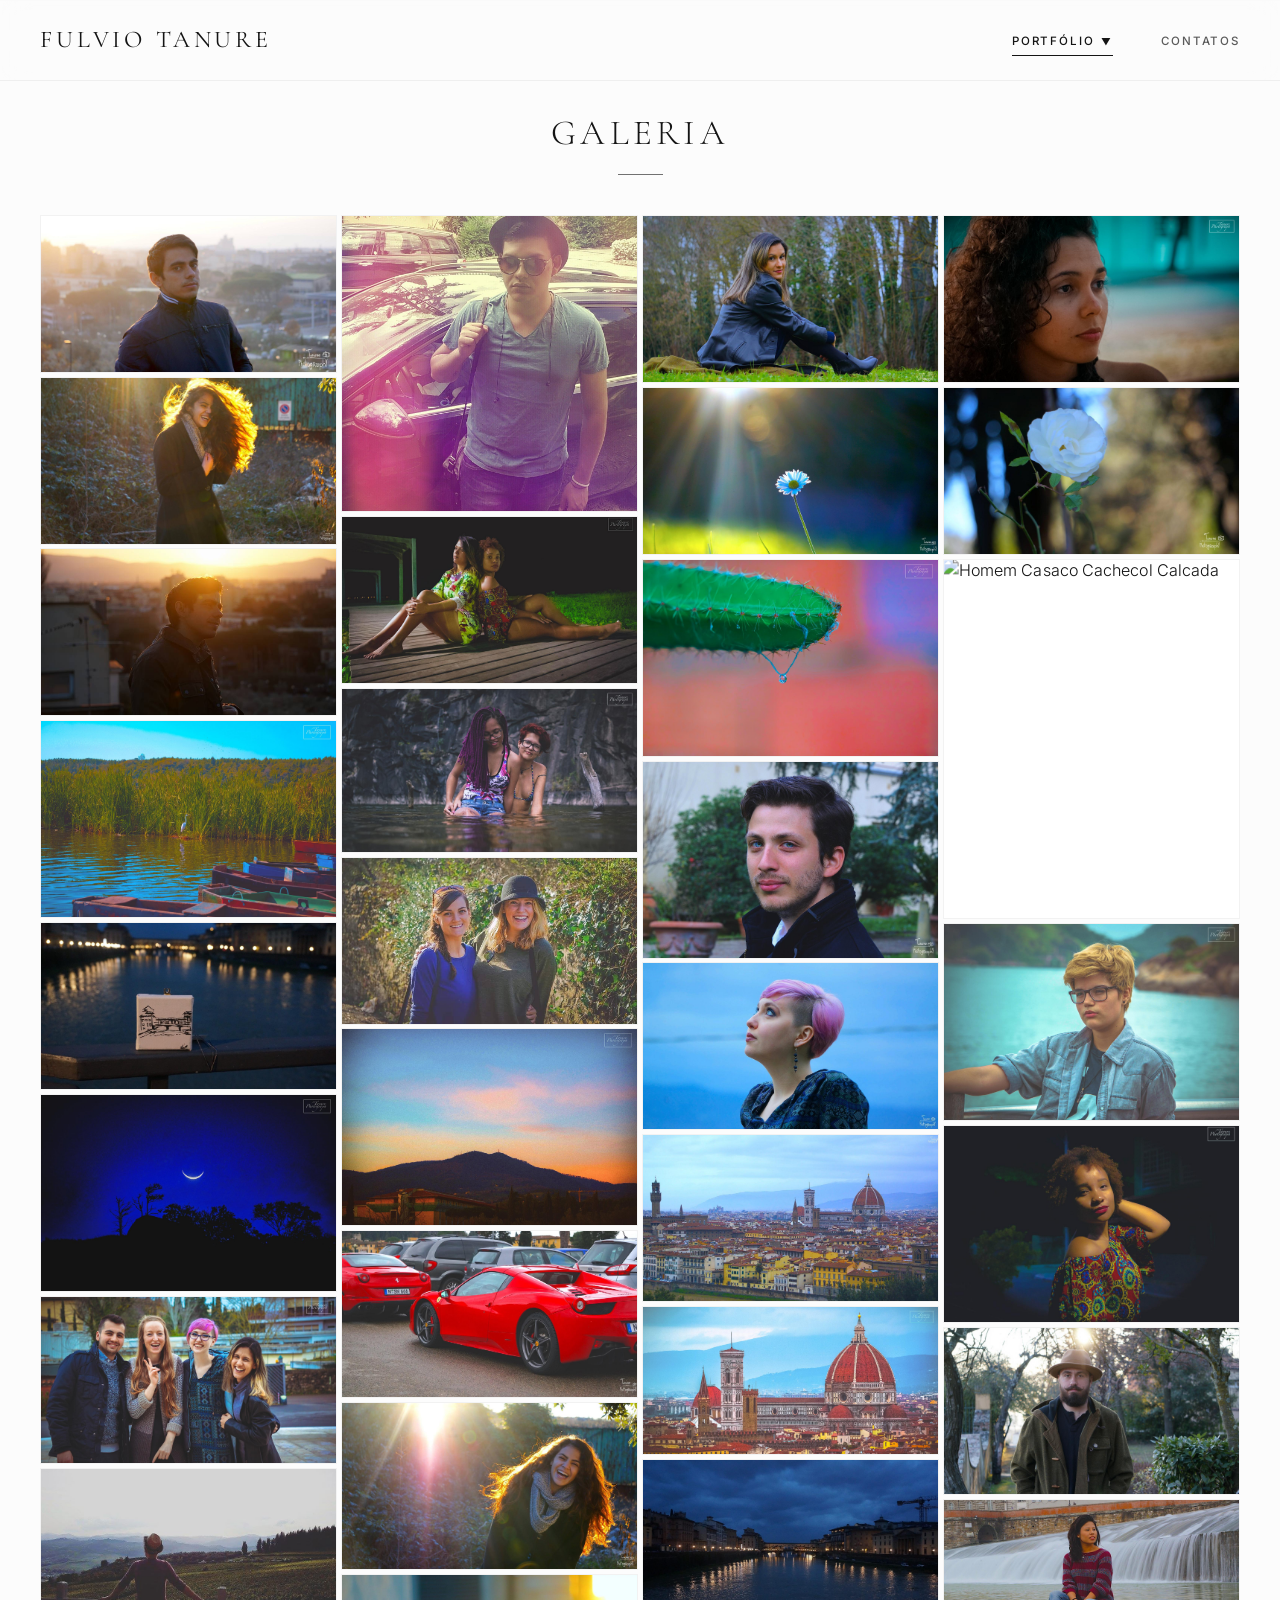
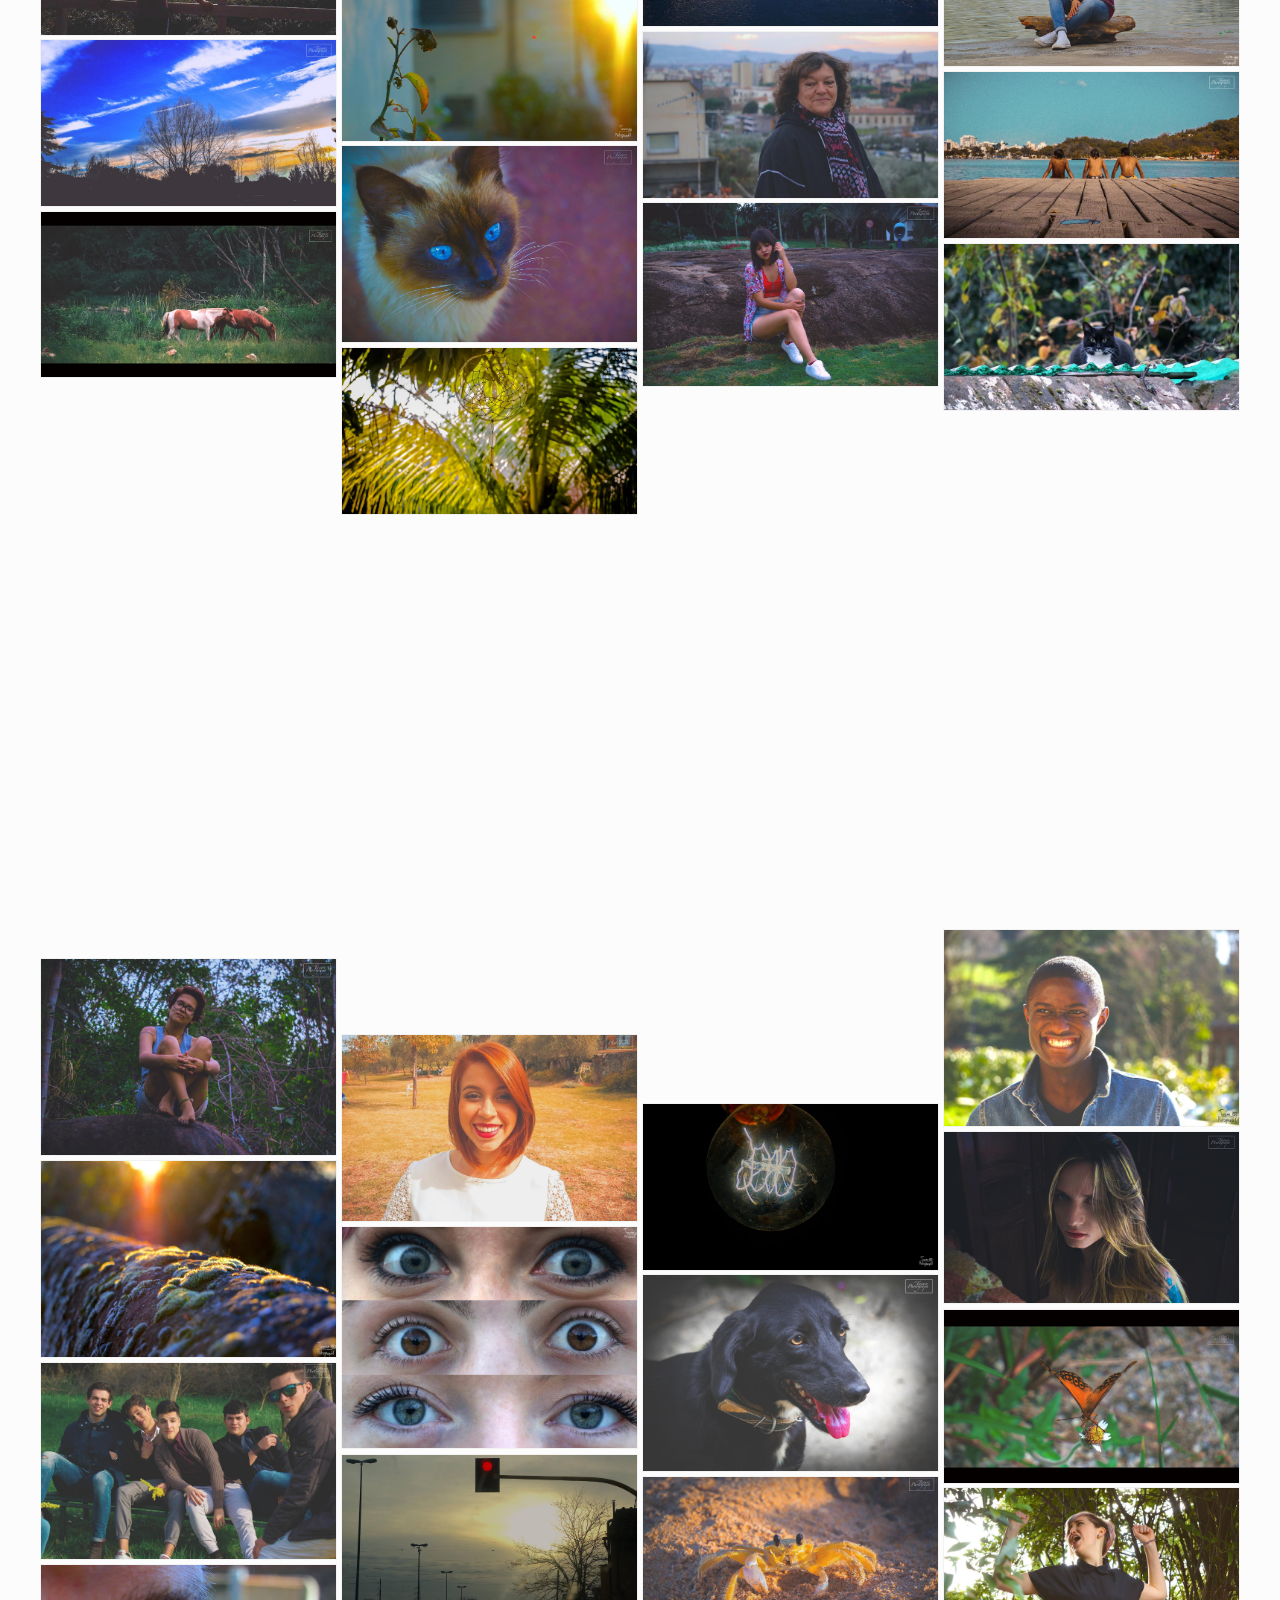
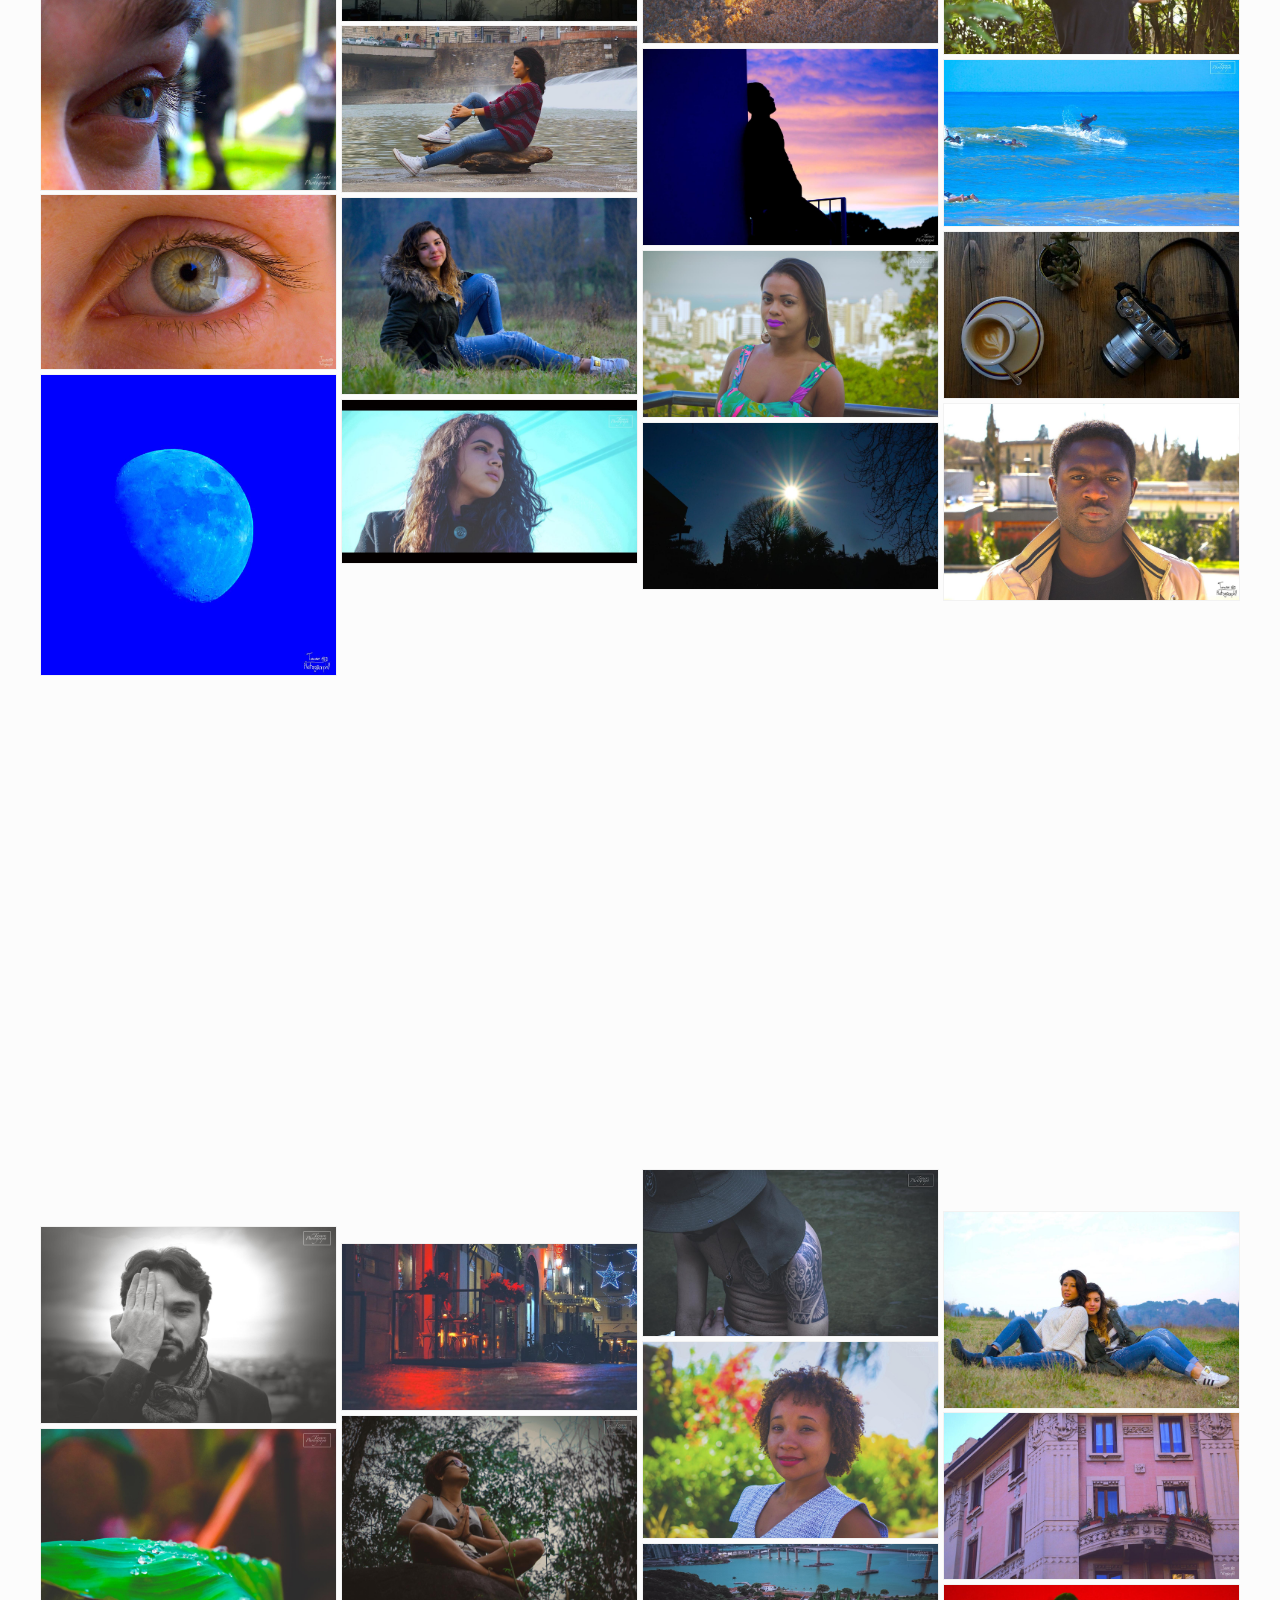
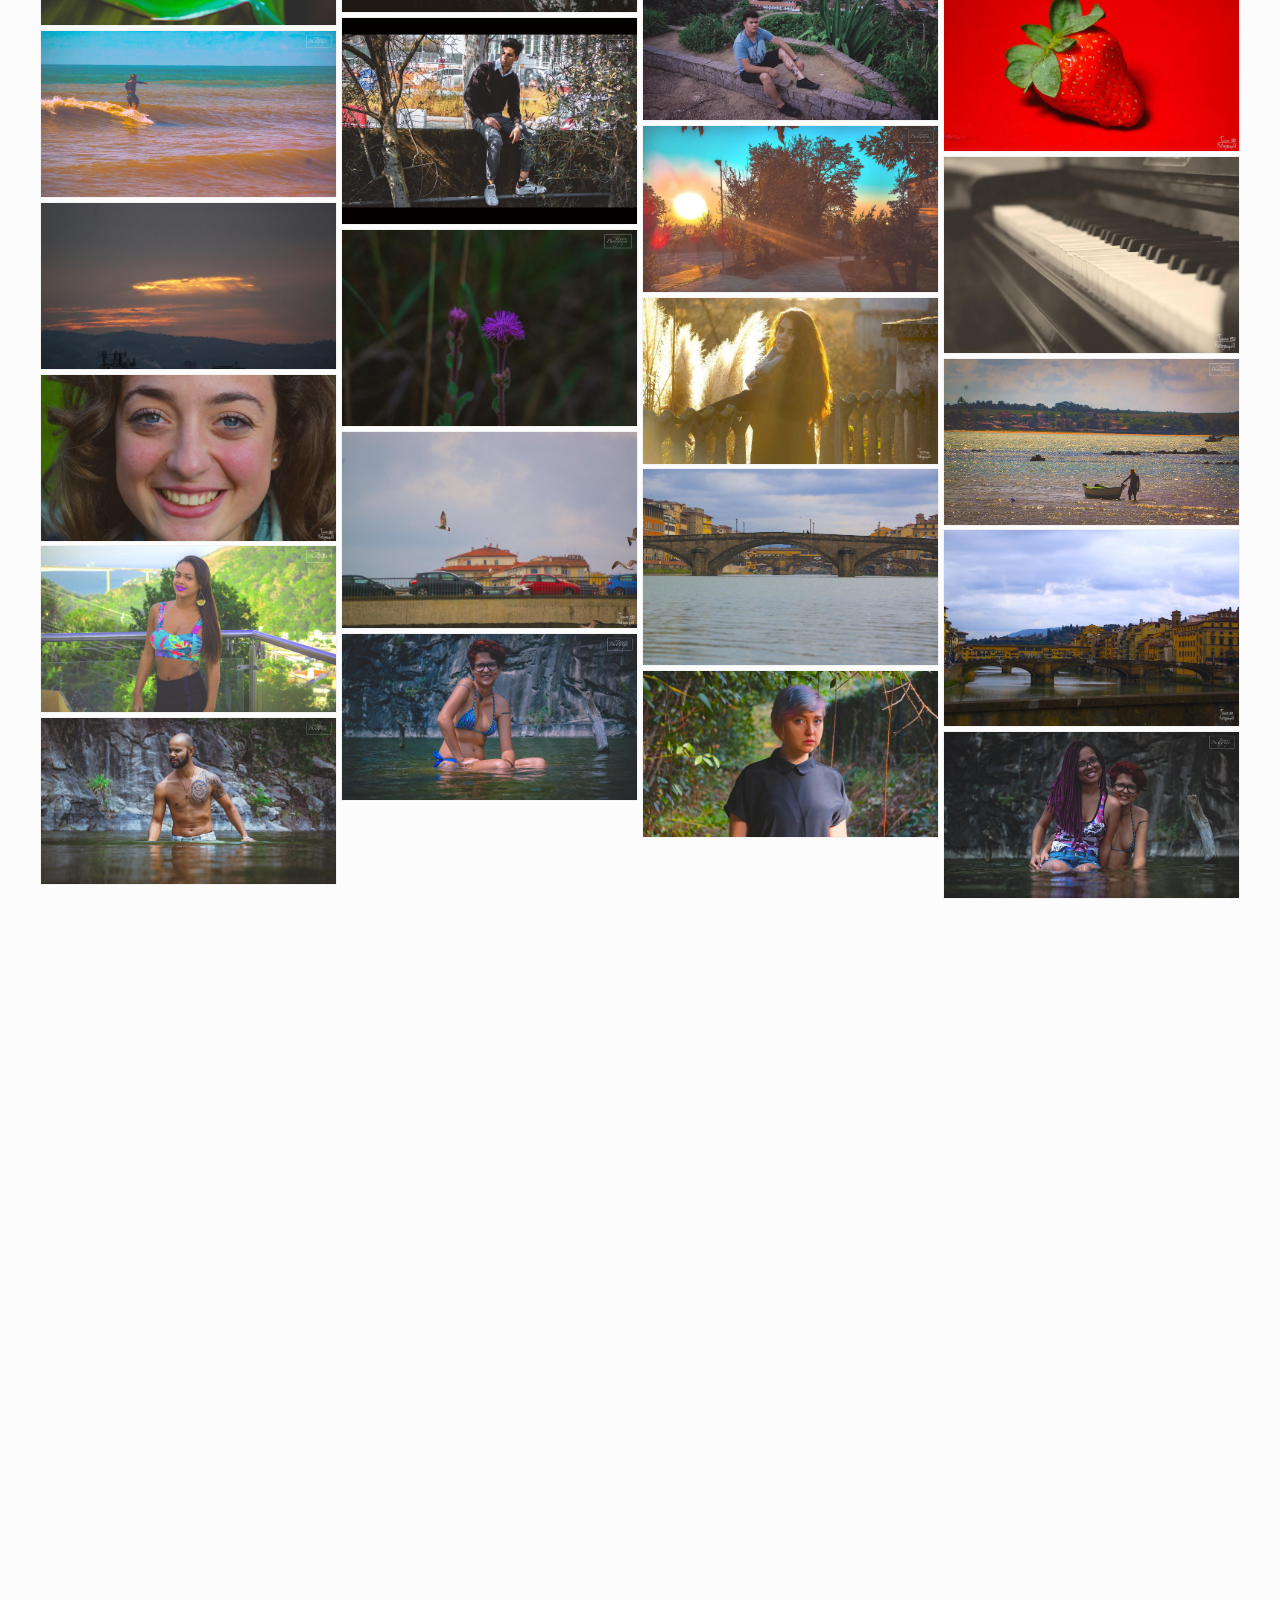
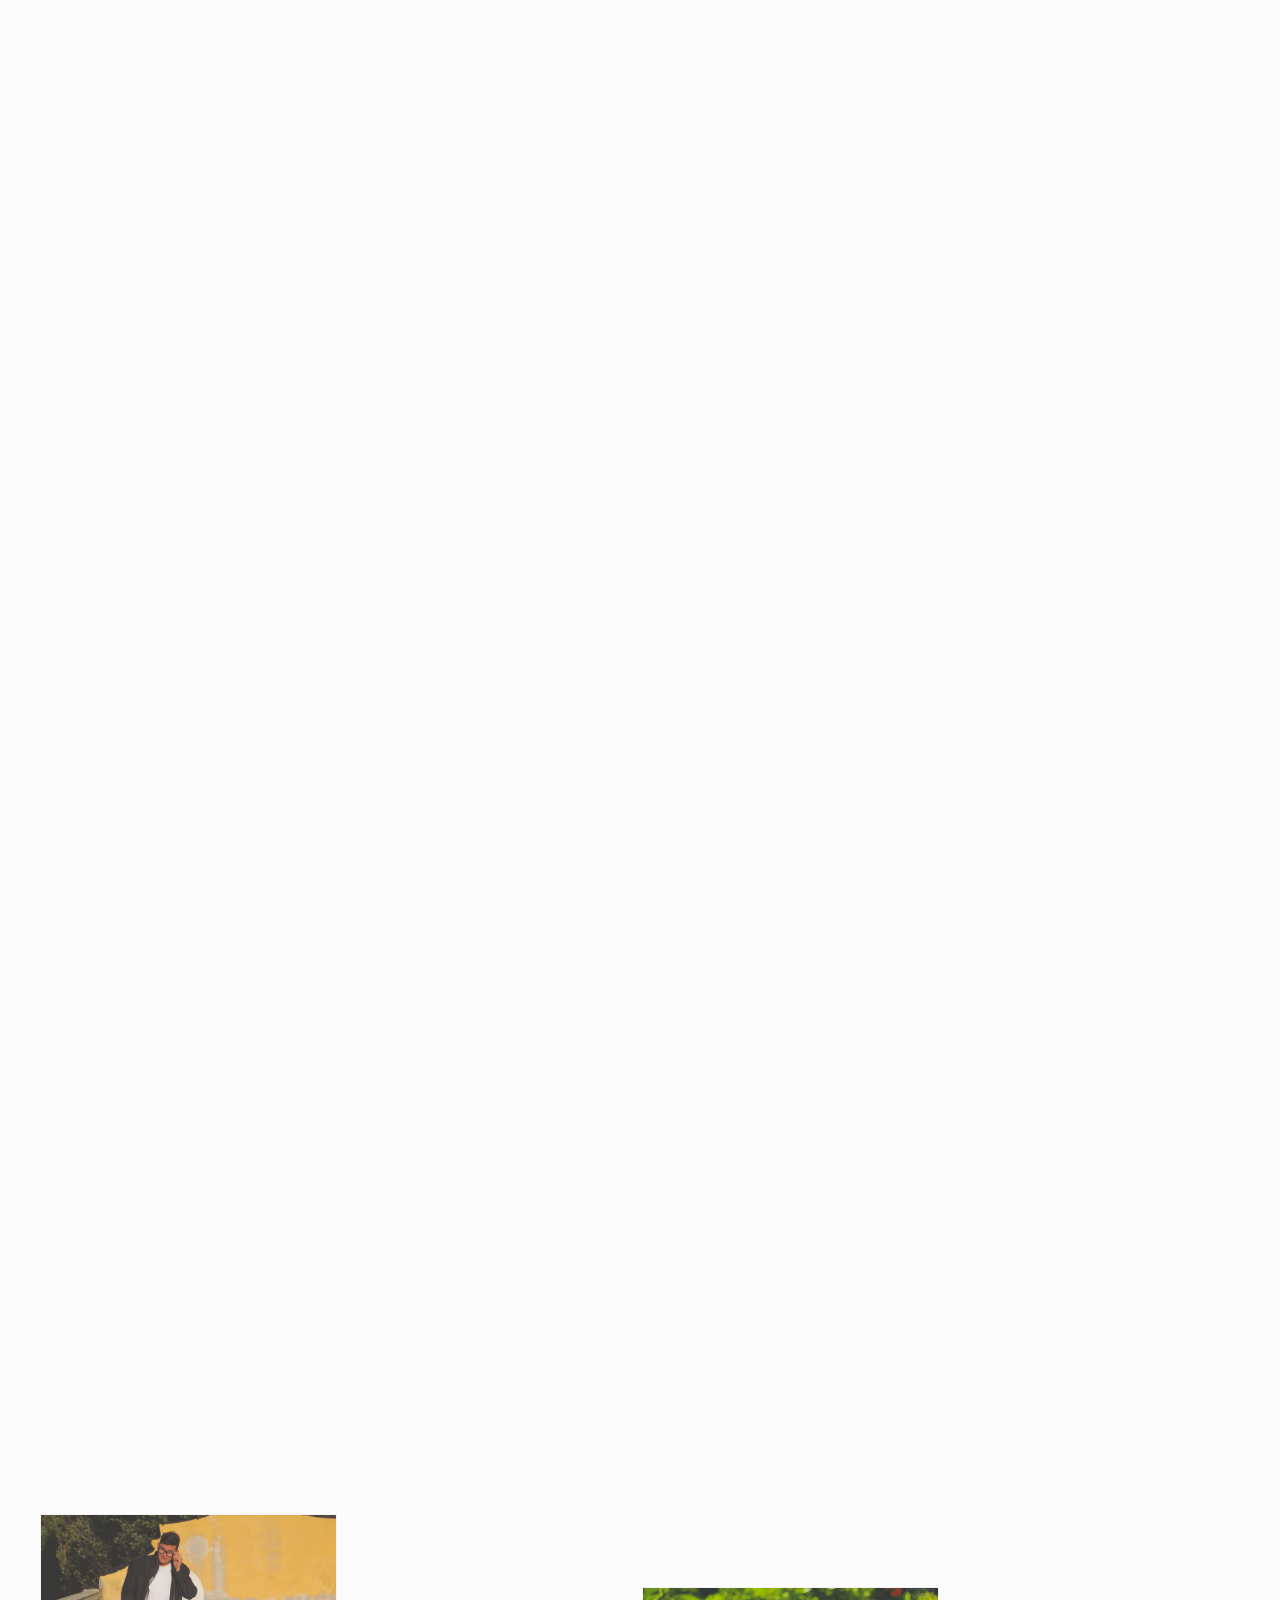
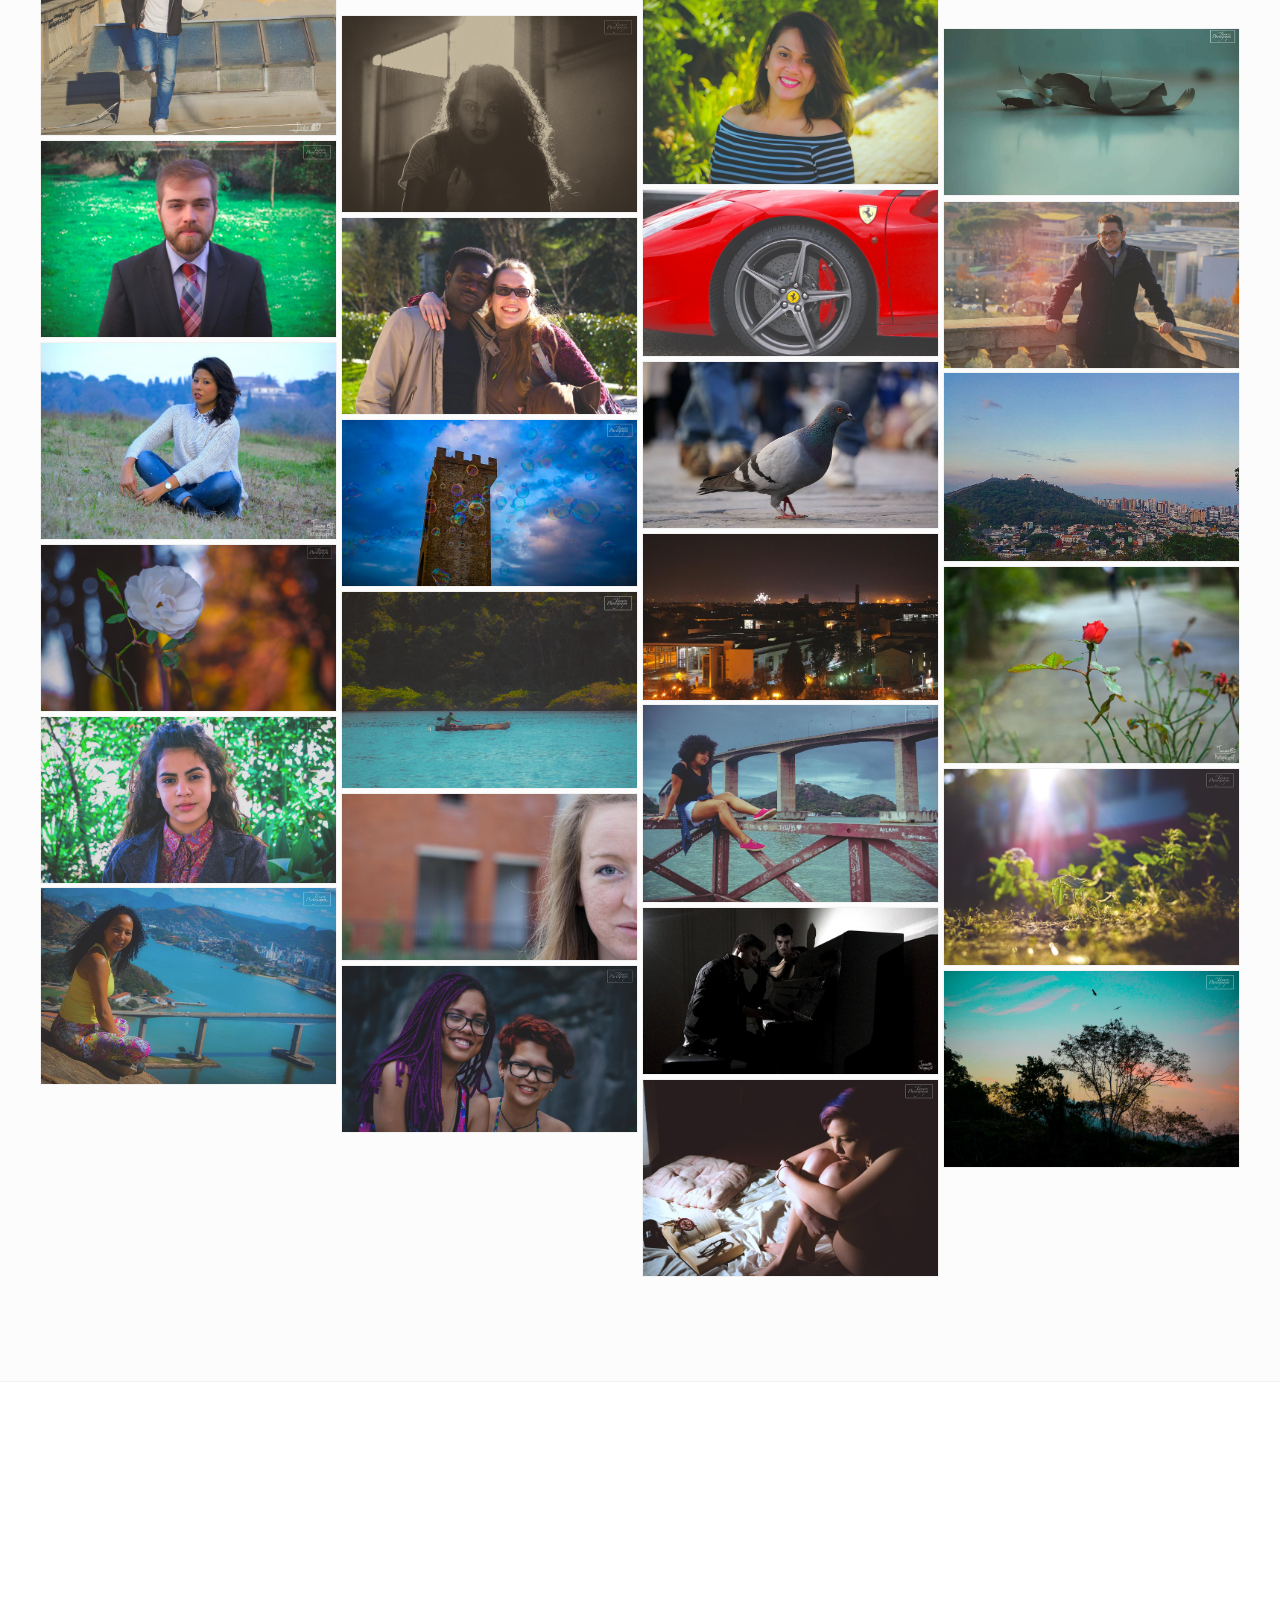
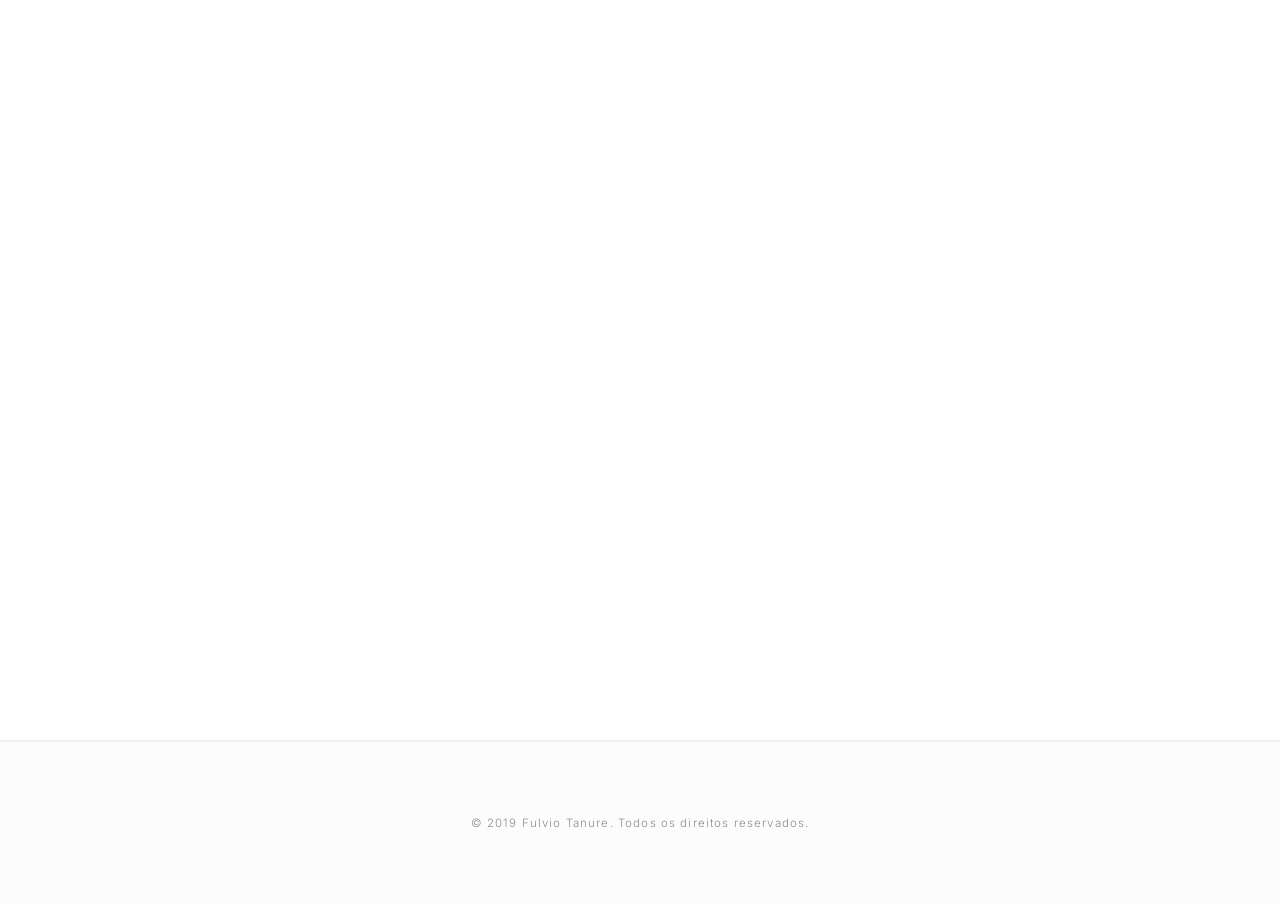
==== commit 641b4088: "feat: initialize project structure with neumorphic design system and core assets" ====
--- a/SITE_PRINCIPAL/PAGINAS/SITE_FOTO/index.html
+++ b/SITE_PRINCIPAL/PAGINAS/SITE_FOTO/index.html
@@ -3,7 +3,7 @@
 <head>
   <meta charset="UTF-8">
   <meta name="viewport" content="width=device-width, initial-scale=1.0">
-  <base href="./">
+
   <meta name="description" content="Fulvio Tanure | Portfólio de Fotografia — Retratos ao ar livre, ensaios fotográficos e cenas autorais. Fotógrafo profissional em Vitória, Espírito Santo, Brasil.">
   <meta name="keywords" content="fotografia, fulvio tanure, portfolio, retratos externos, ensaio fotográfico, cenas urbanas, natureza, macro, fotógrafo profissional, vitoria, espirito santo">
   <meta name="author" content="Fulvio Tanure">
@@ -61,23 +61,23 @@
   <header>
     <div class="container nav-container">
       <div class="logo-group">
-        <a href="../" class="back-link" title="Voltar ao site principal">
-          <svg xmlns="http://www.w3.org/2000/svg" viewBox="0 0 24 24" fill="none" stroke="currentColor" stroke-width="2.5" stroke-linecap="round" stroke-linejoin="round">
-            <line x1="19" y1="12" x2="5" y2="12"></line>
-            <polyline points="12 19 5 12 12 5"></polyline>
-          </svg>
-        </a>
         <div class="logo-text-group">
-          <a href="#inicio" class="logo">FULVIO TANURE</a>
-          <span class="logo-sub">FOTOGRAFIA</span>
+          <a href="#portfolio" class="logo">FULVIO TANURE</a>
         </div>
       </div>
       
       <!-- Navegação Principal -->
       <nav>
         <ul class="nav-menu" id="navMenu">
-          <li><a href="#inicio" class="nav-link active">Início</a></li>
-          <li><a href="#portfolio" class="nav-link">Portfólio</a></li>
+          <li class="has-dropdown">
+            <a href="#portfolio" class="nav-link active">Portfólio <span class="dropdown-icon">▼</span></a>
+            <ul class="dropdown-menu">
+              <li><a href="#todos" class="dropdown-link filter-btn" data-filter="todos">Galeria</a></li>
+              <li><a href="#retratos" class="dropdown-link filter-btn" data-filter="retratos">Retratos</a></li>
+              <li><a href="#cenas" class="dropdown-link filter-btn" data-filter="cenas">Cenas</a></li>
+              <li><a href="#ensaios" class="dropdown-link filter-btn" data-filter="ensaios">Ensaios</a></li>
+            </ul>
+          </li>
           <li><a href="#contatos" class="nav-link">Contatos</a></li>
         </ul>
       </nav>
@@ -90,61 +90,12 @@
     </div>
   </header>
 
-  <!-- Seção Hero Split Dinâmica (Início) -->
-  <section id="inicio" class="hero-section">
-    <!-- Lado Direito: Showcase Rotativo com Enquadramento Fixo -->
-    <div class="hero-showcase-side">
-      <div class="showcase-frame">
-        <!-- Imagem 1 (Arquitetura Moderna Vidro) -->
-        <div class="showcase-slide active" style="background-image: url('CENAS/arquitetura_moderna_vidro.jpg');" data-index="0"></div>
-        <!-- Imagem 2 (Caminho Parque Raios Sol) -->
-        <div class="showcase-slide" style="background-image: url('CENAS/caminho_parque_raios_sol_arvores.jpg');" data-index="1"></div>
-        <!-- Imagem 3 (Fotógrafa na Pedra) -->
-        <div class="showcase-slide" style="background-image: url('PESSOAS/fotografa_sentada_pedra_ar_livre.jpg');" data-index="2"></div>
-        <!-- Imagem 4 (Vista de Montanha ao Crepúsculo) -->
-        <div class="showcase-slide" style="background-image: url('CENAS/vista_de_montanha_ao_crepusculo.jpg');" data-index="3"></div>
-        <!-- Imagem 5 (Estrada ao Pôr do Sol) -->
-        <div class="showcase-slide" style="background-image: url('CENAS/estrada_por_do_sol.jpg');" data-index="4"></div>
-        <!-- Imagem 6 (Cavalos Pastando) -->
-        <div class="showcase-slide" style="background-image: url('CENAS/dois_cavalos_pastando_em_campo_perto_da_floresta.jpg');" data-index="5"></div>
-        <!-- Imagem 7 (Panorama Terceira Ponte) -->
-        <div class="showcase-slide" style="background-image: url('CENAS/panorama_terceira_ponte.jpg');" data-index="6"></div>
-        <!-- Imagem 8 (Casal Abraçado ao Ar Livre) -->
-        <div class="showcase-slide" style="background-image: url('PESSOAS/casal_abracado_sorrindo_ar_livre.jpg');" data-index="7"></div>
-      </div>
-    </div>
-
-    <div class="container hero-container">
-      <div class="hero-split">
-        <!-- Lado Esquerdo: Texto & CTA -->
-        <div class="hero-text-side">
-          <h1 class="hero-title">FOTOGRAFIA</h1>
-          <p class="hero-subtitle">a arte de transformar um momento em eternidade</p>
-          <div class="hero-cta">
-            <a href="#portfolio" class="btn-primary">Explorar Acervo</a>
-          </div>
-        </div>
-      </div>
-    </div>
-    <a href="#portfolio" class="scroll-indicator" aria-label="Rolar para baixo">
-      <span class="mouse-icon"><span class="mouse-wheel"></span></span>
-    </a>
-  </section>
 
   <!-- Seção Galeria Masonry (Portfólio) -->
   <section id="portfolio" class="portfolio-section">
     <div class="container">
-      <h2 class="section-title reveal reveal-up">PORTFÓLIO</h2>
-      
-      <!-- Menu de Filtros de Categoria (Estilo Aba Wix) -->
-      <div class="filter-wrapper reveal reveal-fade">
-        <ul class="filter-menu">
-          <li><button class="filter-btn active" data-filter="todos">Galeria</button></li>
-          <li><button class="filter-btn" data-filter="retratos">Retratos</button></li>
-          <li><button class="filter-btn" data-filter="cenas">Cenas</button></li>
-          <li><button class="filter-btn" data-filter="ensaios">Ensaios</button></li>
-        </ul>
-      </div>
+      <h2 id="portfolioTitle" class="section-title reveal reveal-up">GALERIA</h2>
+
 
       <!-- Container para Botão Voltar do Ensaio -->
       <div id="backButtonContainer" class="back-button-container" style="display: none;"></div>
@@ -177,14 +128,6 @@
               <span class="detail-label">Localização</span>
               <span class="detail-value">Vitória, Espírito Santo, Brasil</span>
             </div>
-            <div class="detail-item reveal reveal-fade" style="transition-delay: 0.15s;">
-              <span class="detail-label">Instagram</span>
-              <a href="https://www.instagram.com/aylamendesia?utm_source=qr&igsh=dGhhbnByc2MzbnNy" target="_blank" rel="noopener noreferrer" class="detail-value">@aylamendesia</a>
-            </div>
-            <div class="detail-item reveal reveal-fade" style="transition-delay: 0.2s;">
-              <span class="detail-label">Instagram IA</span>
-              <a href="https://www.instagram.com/artimagination.ia?utm_source=qr&igsh=MTVlbXhjYnJoaWRzOA==" target="_blank" rel="noopener noreferrer" class="detail-value">@artimagination.ia</a>
-            </div>
           </div>
 
           <!-- Redes Sociais -->
--- a/SITE_PRINCIPAL/PAGINAS/SITE_FOTO/styles.css
+++ b/SITE_PRINCIPAL/PAGINAS/SITE_FOTO/styles.css
@@ -275,6 +275,66 @@
   color: var(--accent);
 }
 
+/* Dropdown Menu */
+.has-dropdown {
+  position: relative;
+}
+
+.dropdown-icon {
+  font-size: 0.6rem;
+  margin-left: 2px;
+  vertical-align: middle;
+}
+
+.dropdown-menu {
+  position: absolute;
+  top: 100%;
+  left: 50%;
+  transform: translateX(-50%) translateY(10px);
+  background: rgba(255, 255, 255, 0.95);
+  backdrop-filter: blur(10px);
+  -webkit-backdrop-filter: blur(10px);
+  border: 1px solid rgba(0, 0, 0, 0.05);
+  border-radius: 8px;
+  box-shadow: 0 10px 25px rgba(0,0,0,0.05);
+  padding: 0.5rem 0;
+  min-width: 140px;
+  opacity: 0;
+  visibility: hidden;
+  transition: all 0.3s cubic-bezier(0.16, 1, 0.3, 1);
+  display: flex;
+  flex-direction: column;
+}
+
+.has-dropdown:hover .dropdown-menu {
+  opacity: 1;
+  visibility: visible;
+  transform: translateX(-50%) translateY(0);
+}
+
+.dropdown-link {
+  display: block;
+  padding: 0.6rem 1.5rem;
+  color: var(--text-secondary);
+  text-decoration: none;
+  font-size: 0.72rem;
+  font-weight: 500;
+  letter-spacing: 0.16em;
+  text-transform: uppercase;
+  text-align: center;
+  transition: background-color 0.2s, color 0.2s;
+  background: none;
+  border: none;
+  width: 100%;
+  cursor: pointer;
+}
+
+.dropdown-link:hover,
+.dropdown-link.active {
+  background-color: rgba(0, 0, 0, 0.02);
+  color: var(--accent);
+}
+
 /* Mobile Menu Toggle button */
 .menu-toggle {
   display: none;
@@ -616,7 +676,7 @@
   flex-direction: row;
   justify-content: center;
   align-items: flex-start;
-  gap: 1.8rem;
+  gap: 4px;
   width: 100%;
 }
 
@@ -624,24 +684,24 @@
   flex: 1;
   display: flex;
   flex-direction: column;
-  gap: 1.8rem;
+  gap: 4px;
 }
 
 @media (max-width: 1200px) {
   .gallery-grid {
-    gap: 1.5rem;
+    gap: 4px;
   }
   .masonry-col {
-    gap: 1.5rem;
+    gap: 4px;
   }
 }
 
 @media (max-width: 768px) {
   .gallery-grid {
-    gap: 0.5rem;
+    gap: 4px;
   }
   .masonry-col {
-    gap: 0.5rem;
+    gap: 4px;
   }
 }
 
